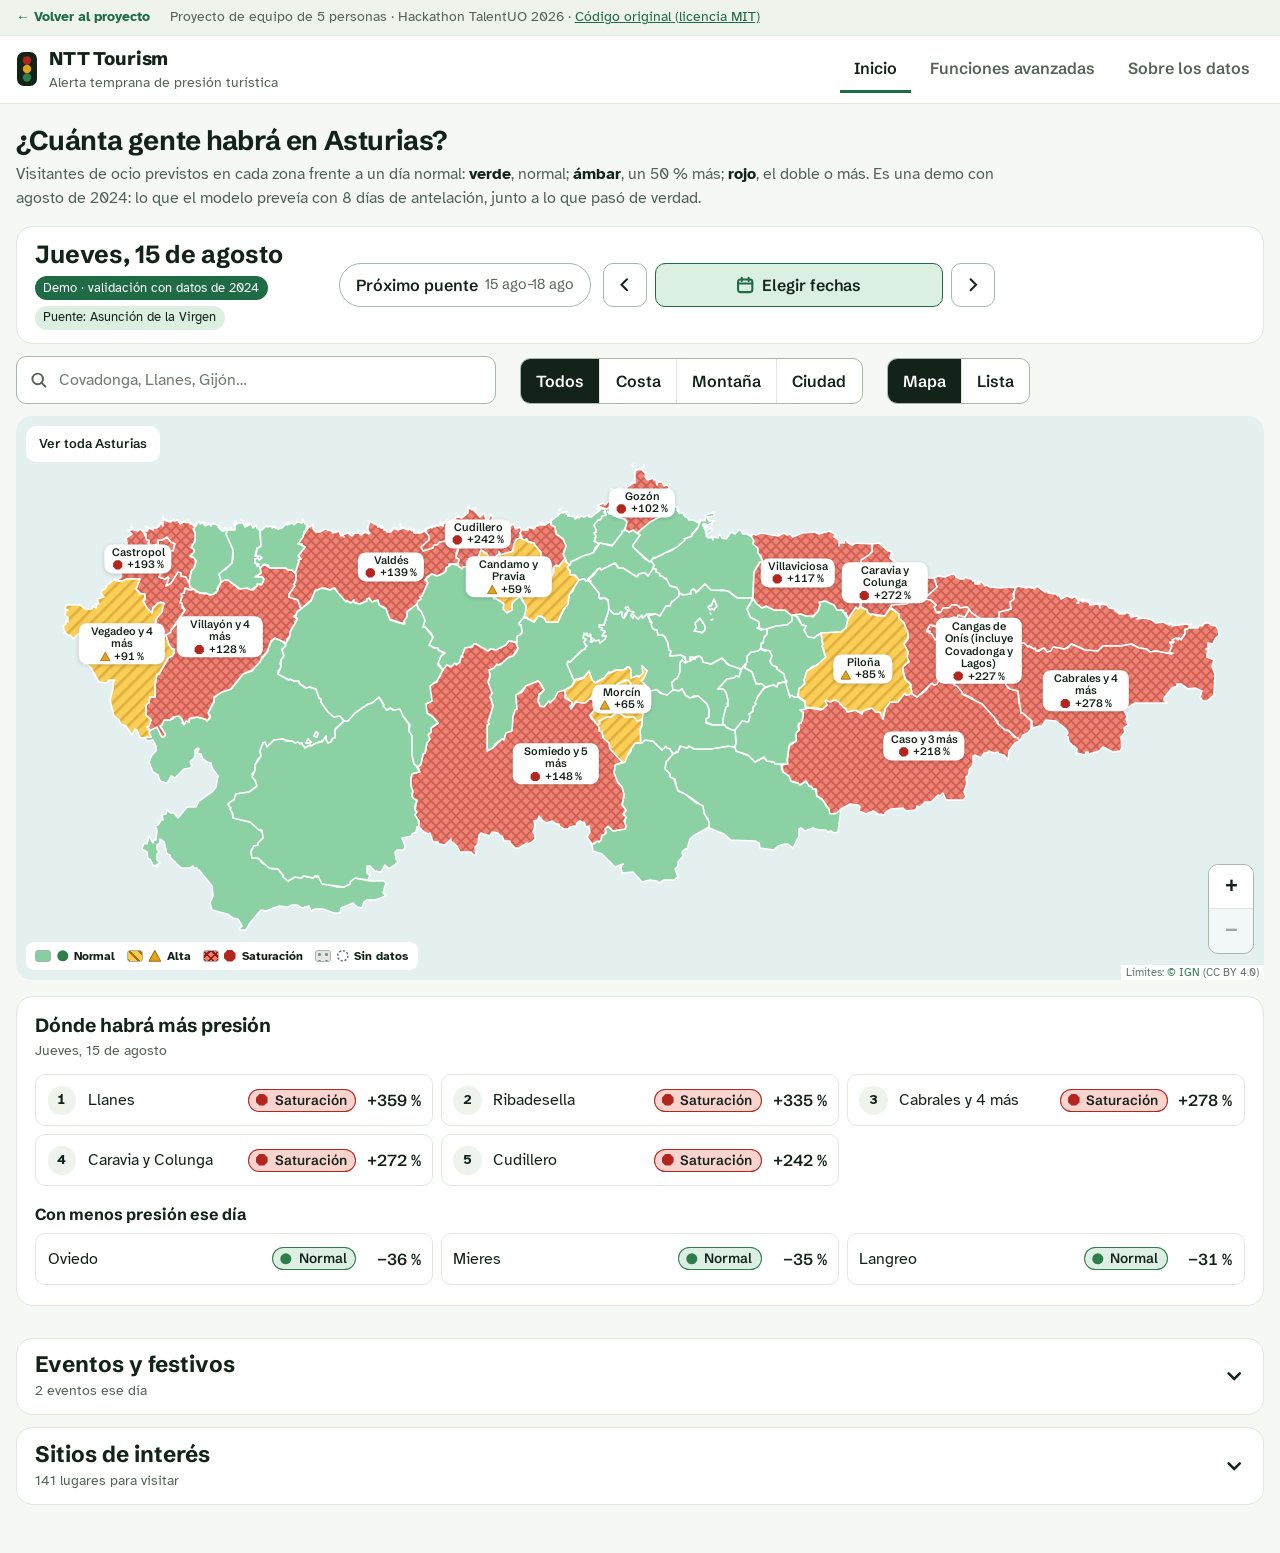
==== demo/index.html @ 51def272 "Demo congelada de agosto de 2024: copia del código del PR 14 con 6 arreglos de uso Copia solo-demo d" ====
<!doctype html>
<html lang="es">
<head>
<meta charset="utf-8">
<meta name="viewport" content="width=device-width,initial-scale=1,viewport-fit=cover">
<title>NTT Tourism · Previsión de afluencia turística en Asturias</title>
<meta name="description" content="Previsión diaria de afluencia turística en las zonas de Asturias, con un semáforo de presión turística y las causas de cada previsión.">
<meta name="theme-color" content="#F6F8F4">
<link rel="icon" href="favicon.svg" type="image/svg+xml">
<!-- Base: márgenes seguros (muescas de móvil), imágenes que no desbordan y [hidden] siempre oculto -->
<style>:root{color-scheme:light;box-sizing:border-box;padding-top:env(safe-area-inset-top,0px);padding-bottom:env(safe-area-inset-bottom,0px)}html{scroll-padding-top:env(safe-area-inset-top,0px)}body{margin:0;padding:0}img{max-width:100%}[hidden]:not([hidden=until-found i]){display:none!important}</style>
<link rel="preconnect" href="https://fonts.googleapis.com">
<link rel="preconnect" href="https://fonts.gstatic.com" crossorigin>
<link rel="stylesheet" href="https://fonts.googleapis.com/css2?family=Atkinson+Hyperlegible:ital,wght@0,400;0,700;1,400&family=Schibsted+Grotesk:wght@500;600;700;800&display=swap">
<style>
/* Diseño: barra de fecha arriba; debajo, el mapa a todo el ancho como protagonista. La ficha de una zona flota sobre él.
   Paleta "Prado": verde bosque como acento y neutros cálidos; el semáforo va aparte y siempre con icono, trama y palabra.
   Tema claro por defecto; el oscuro solo con data-theme="dark" (ya no sigue al sistema, para que la web no salga oscura sin querer). */
:root {
  --bg: #F6F8F4; --superficie: #FFFFFF; --superficie-2: #EEF3EC;
  --tinta: #14231A; --tinta-2: #536358; --linea: #DFE7DF; --linea-fuerte: #A7B8AB;
  --acento: #1F6B45; --acento-tinta: #FFFFFF; --acento-suave: #DCEFE3;
  --foco: #1F6B45; --foco-suave: rgba(31, 107, 69, .25);
  --pista: #D5E0D6;
  --verde: #2E7D4B; --verde-suave: #DCEFE2;
  --ambar: #8A5A00; --ambar-vivo: #E3A21A; --ambar-raya: #F4D27E; --ambar-suave: #FCEBC2;
  --rojo: #B3261E; --rojo-raya: #E26A5F; --rojo-suave: #F9D3CE;
  --gris: #6A747D; --gris-suave: #E4E7EA;
  --mapa-verde: #86CFA0; --mapa-ambar: #FBCB4E; --mapa-rojo: #F07B6C; --mapa-gris: #E3E7E3;
  --trama-ambar: #A86F00; --trama-rojo: #8E1C14; --trama-gris: #7D868E;
  --mapa-borde: #FFFFFF; --mar: #E4EFF0;
  --aviso-bg: #FFF4D6; --aviso-borde: #E3B13E; --raya-clara: rgba(255, 255, 255, .4);
  --sombra: none; /* Copia de escaparate: sin sombras decorativas */
  --f-titulo: 'Schibsted Grotesk', 'Segoe UI', 'Helvetica Neue', Arial, sans-serif;
  --f-texto: 'Atkinson Hyperlegible', Verdana, 'Segoe UI', sans-serif;
  --radio: 16px;
  --sitio-punto: #FFFFFF; --sitio-borde: rgba(19, 32, 43, .55);
  /* Sombras de las etiquetas del mapa, los puntos de sitios y los diálogos (iguales en claro y oscuro) */
  --sombra-etiqueta: 0 1px 4px rgba(0, 0, 0, .18); --sombra-punto: 0 1px 2px rgba(0, 0, 0, .3);
  --sombra-dialogo: 0 20px 50px rgba(0, 0, 0, .3);
  /* Gráfica de Fiabilidad: real frente a predicción */
  --g-real: #eb6834; --g-prev: #1B5C8F;
}
/* Velo detrás de los diálogos: también en ::backdrop, que en algunos navegadores no hereda de :root */
:root, ::backdrop { --velo: rgba(10, 18, 24, .55); }
:root[data-theme="dark"] {
  --bg: #0D141A; --superficie: #151F28; --superficie-2: #1D2934;
  --tinta: #E6EDF2; --tinta-2: #A2B2BF; --linea: #2A3946; --linea-fuerte: #566B7C;
  --acento: #86BDEB; --acento-tinta: #0D141A; --acento-suave: #1B3449;
  --foco: #8EC5FF; --foco-suave: rgba(142, 197, 255, .3);
  --pista: #2A3946;
  --verde: #6BCB8B; --verde-suave: #173825;
  --ambar: #F3C25C; --ambar-vivo: #E8AE34; --ambar-raya: #8C6514; --ambar-suave: #3A2D0F;
  --rojo: #FF8B7E; --rojo-raya: #9C3A31; --rojo-suave: #43201C;
  --gris: #97A2AC; --gris-suave: #262F37;
  --mapa-verde: #235A3A; --mapa-ambar: #6A5014; --mapa-rojo: #6E2B24; --mapa-gris: #2B343C;
  --trama-ambar: #E8B54C; --trama-rojo: #FF9184; --trama-gris: #6C7782;
  --mapa-borde: #0D141A; --mar: #1D2934;
  --aviso-bg: #2E2610; --aviso-borde: #8C6A1E; --raya-clara: rgba(255, 255, 255, .18);
  --sombra: none;
  --g-real: #d95926; --g-prev: #3987e5;
  color-scheme: dark;
}
body { background: var(--bg); color: var(--tinta); }
</style>
<link rel="stylesheet" href="vendor/leaflet/leaflet.css">
<link rel="stylesheet" href="estilos/estilos.css">
<link rel="stylesheet" href="pestanas/gestion/gestion.css">
</head>
<body>

<a class="saltar" href="#contenido">Saltar al contenido</a>

<div class="banda-equipo" role="note">
  <div class="envoltura banda-in">
    <a class="banda-volver" href="../">← Volver al proyecto</a>
    <p>Proyecto de equipo de 5 personas<span class="banda-largo"> · Hackathon TalentUO 2026</span> · <a href="https://github.com/TalentUO/TalentUO">Código original<span class="banda-largo"> (licencia MIT)</span></a></p>
  </div>
</div>

<header class="cabecera">
  <div class="envoltura cabecera-in">
    <div class="marca">
      <svg class="marca-ico" viewBox="0 0 22 36" aria-hidden="true">
        <rect x="1" y="1" width="20" height="34" rx="7" class="marca-caja"/>
        <circle cx="11" cy="9.5" r="4.2" class="ico-rojo"/>
        <circle cx="11" cy="18" r="4.2" class="ico-ambar-c"/>
        <circle cx="11" cy="26.5" r="4.2" class="ico-verde"/>
      </svg>
      <div>
        <p class="marca-nombre">NTT Tourism</p>
        <p class="marca-sub">Alerta temprana de presión turística</p>
      </div>
    </div>
    <nav class="nav" aria-label="Secciones">
      <div class="pestanas" role="tablist">
        <button type="button" role="tab" id="tab-inicio" aria-controls="panel-inicio" aria-selected="true">Inicio</button>
        <button type="button" role="tab" id="tab-gestion" aria-controls="panel-gestion" aria-selected="false" tabindex="-1">Funciones avanzadas</button>
        <button type="button" role="tab" id="tab-datos" aria-controls="panel-datos" aria-selected="false" tabindex="-1">Sobre los datos</button>
      </div>
    </nav>
  </div>
</header>

<div class="aviso-piloto" id="aviso-sintetico" role="note" hidden>
  <div class="envoltura aviso-in">
    <svg class="ico" viewBox="0 0 16 16" aria-hidden="true"><circle cx="8" cy="8" r="7" class="ico-info-c"/><rect x="7.1" y="6.6" width="1.8" height="5.4" rx=".9" class="ico-info-t"/><circle cx="8" cy="4.4" r="1.05" class="ico-info-t"/></svg>
    <p><strong>DATOS SINTÉTICOS – solo para pruebas.</strong> <span id="aviso-sintetico-txt">Las cifras del modelo salen de un objetivo inventado y no describen Asturias.</span></p>
  </div>
</div>

<div class="aviso-piloto" id="aviso-fecha" role="note" hidden>
  <div class="envoltura aviso-in">
    <svg class="ico" viewBox="0 0 16 16" aria-hidden="true"><circle cx="8" cy="8" r="7" class="ico-info-c"/><rect x="7.1" y="6.6" width="1.8" height="5.4" rx=".9" class="ico-info-t"/><circle cx="8" cy="4.4" r="1.05" class="ico-info-t"/></svg>
    <p><strong id="aviso-fecha-titulo"></strong> <span id="aviso-fecha-txt"></span></p>
  </div>
</div>

<main id="contenido" tabindex="-1">

  <!-- ============================ INICIO ============================ -->
  <section role="tabpanel" id="panel-inicio" aria-labelledby="tab-inicio" class="envoltura panel">
    <h1 class="titulo-pagina">¿Cuánta gente habrá en Asturias?</h1>
    <p class="subtitulo-pagina">Visitantes de ocio previstos en cada zona frente a un día normal: <span class="sub-nivel">verde</span>, normal; <span class="sub-nivel">ámbar</span>, un 50&nbsp;% más; <span class="sub-nivel">rojo</span>, el doble o más. Es una demo con agosto de 2024: lo que el modelo preveía con 8 días de antelación, junto a lo que pasó de verdad.</p>

    <div class="controles">
      <div class="fecha-bloque">
        <p class="eyebrow" id="fecha-eyebrow" hidden>Día elegido</p>
        <p class="fecha-grande" id="fecha-texto">Cargando…</p>
        <p class="fecha-estado" id="fecha-estado"></p>
      </div>
      <div class="fecha-mandos">
        <div class="accesos" role="group" aria-label="Accesos rápidos de fecha">
          <button type="button" class="chip-btn" hidden id="btn-hoy" aria-pressed="true">Hoy</button>
          <button type="button" class="chip-btn" hidden id="btn-finde" aria-pressed="false">Este finde</button>
          <button type="button" class="chip-btn" hidden id="btn-semana" aria-pressed="false">Próximos 7 días</button>
          <button type="button" class="chip-btn" id="btn-puente" aria-pressed="false">Próximo puente <span class="sub"></span></button>
        </div>
        <div class="paso-fecha">
          <button type="button" class="btn-icono" id="btn-antes"><svg class="ico" viewBox="0 0 16 16" aria-hidden="true"><path d="M10 3 5 8l5 5" class="ico-trazo"/></svg><span class="sr" id="btn-antes-txt">Día anterior</span></button>
          <button type="button" class="btn-cal" id="btn-calendario" aria-expanded="false" aria-controls="calendario">
            <svg class="ico" viewBox="0 0 16 16" aria-hidden="true"><rect x="1.8" y="3" width="12.4" height="11" rx="2" class="ico-trazo"/><path d="M1.8 6.6h12.4M5 1.6v2.8M11 1.6v2.8" class="ico-trazo"/></svg>
            <span>Elegir fechas</span>
          </button>
          <button type="button" class="btn-icono" id="btn-despues"><svg class="ico" viewBox="0 0 16 16" aria-hidden="true"><path d="M6 3l5 5-5 5" class="ico-trazo"/></svg><span class="sr" id="btn-despues-txt">Día siguiente</span></button>
        </div>
        <div class="calendario" id="calendario" role="group" aria-label="Calendario" hidden>
          <fieldset class="segmentado cal-modo">
            <legend class="filtro-et">Qué quieres consultar</legend>
            <div class="seg-opciones">
              <label><input type="radio" name="modo-fecha" value="dia" checked><span>Un día</span></label>
              <label><input type="radio" name="modo-fecha" value="periodo"><span>Varios días</span></label>
            </div>
          </fieldset>
          <p class="cal-instr" id="cal-instr" aria-live="polite"></p>
          <div class="cal-cab">
            <button type="button" class="btn-icono" id="cal-ant"><svg class="ico" viewBox="0 0 16 16" aria-hidden="true"><path d="M10 3 5 8l5 5" class="ico-trazo"/></svg><span class="sr">Mes anterior</span></button>
            <h2 class="cal-titulo" id="cal-titulo" aria-live="polite"></h2>
            <button type="button" class="btn-icono" id="cal-sig"><svg class="ico" viewBox="0 0 16 16" aria-hidden="true"><path d="M6 3l5 5-5 5" class="ico-trazo"/></svg><span class="sr">Mes siguiente</span></button>
          </div>
          <table class="cal-tabla" aria-labelledby="cal-titulo" aria-describedby="cal-ayuda">
            <thead><tr>
              <th scope="col" abbr="lunes">L</th><th scope="col" abbr="martes">M</th><th scope="col" abbr="miércoles">X</th>
              <th scope="col" abbr="jueves">J</th><th scope="col" abbr="viernes">V</th>
              <th scope="col" abbr="sábado" class="finde">S</th><th scope="col" abbr="domingo" class="finde">D</th>
            </tr></thead>
            <tbody id="cal-dias"></tbody>
          </table>
          <p class="sr" id="cal-ayuda">Usa las flechas para moverte por los días, Re Pág y Av Pág para cambiar de mes, e Intro para elegir.</p>
          <div class="cal-pie">
            <p class="marcas-ayuda"><span><b>Negrita</b>: fin de semana</span><span><i class="m-punto on"></i> Festivo o puente</span><span id="cal-meteo"></span></p>
            <button type="button" class="btn" id="cal-cerrar">Cerrar</button>
          </div>
        </div>
      </div>
    </div>

    <div class="filtros">
      <div class="buscador">
        <label for="buscar" class="filtro-et">Buscar un lugar</label>
        <div class="buscador-caja">
          <svg class="ico lupa" viewBox="0 0 16 16" aria-hidden="true"><circle cx="7" cy="7" r="4.8" class="ico-trazo"/><path d="M10.6 10.6 14 14" class="ico-trazo"/></svg>
          <input id="buscar" type="text" role="combobox" autocomplete="off" spellcheck="false"
                 aria-autocomplete="list" aria-expanded="false" aria-controls="buscar-lista"
                 aria-describedby="buscar-ayuda" placeholder="Covadonga, Llanes, Gijón…">
          <ul id="buscar-lista" role="listbox" aria-label="Lugares encontrados" hidden></ul>
        </div>
        <p id="buscar-ayuda" class="sr">Escribe un pueblo, concejo o lugar. Usa las flechas para moverte por los resultados y Intro para elegir.</p>
        <p id="buscar-estado" class="ayuda" role="status"></p>
      </div>
      <button type="button" class="btn filtros-btn" id="btn-filtros" aria-expanded="false" aria-controls="filtros-mas">Filtros</button>
      <div class="filtros-mas" id="filtros-mas">
      <fieldset class="segmentado" id="filtro-tipo">
        <legend class="filtro-et">Tipo de destino</legend>
        <div class="seg-opciones">
          <label><input type="radio" name="tipo" value="todos" checked><span>Todos</span></label>
          <label><input type="radio" name="tipo" value="costa"><span>Costa</span></label>
          <label><input type="radio" name="tipo" value="montana"><span>Montaña</span></label>
          <label><input type="radio" name="tipo" value="ciudad"><span>Ciudad</span></label>
        </div>
      </fieldset>
      <div class="vista">
        <p class="filtro-et" id="vista-et">Ver como</p>
        <div class="seg-opciones" role="group" aria-labelledby="vista-et">
          <button type="button" class="seg-btn" data-vista="mapa" aria-pressed="true">Mapa</button>
          <button type="button" class="seg-btn" data-vista="lista" aria-pressed="false">Lista</button>
        </div>
      </div>
      </div>
    </div>

    <div class="inicio-grid">
      <div class="col-mapa">
        <div class="mapa-marco" id="mapa-marco">
          <ul class="leyenda-mini" id="leyenda-mini" aria-hidden="true"></ul>
          <div class="mapa" id="mapa" role="region" aria-label="Mapa de Asturias. Con el mapa enfocado, las flechas lo mueven y las teclas más y menos acercan o alejan." aria-describedby="nota-mapa"></div>
        </div>
        <!-- Rellenos del semáforo para el mapa: color + trama, para no depender solo del color -->
        <svg class="defs-mapa" aria-hidden="true" focusable="false" width="0" height="0">
          <defs>
            <pattern id="relleno-ambar" width="9" height="9" patternUnits="userSpaceOnUse" patternTransform="rotate(45)"><rect width="9" height="9" class="p-ambar"/><rect width="2.6" height="9" class="t-ambar"/></pattern>
            <pattern id="relleno-rojo" width="10" height="10" patternUnits="userSpaceOnUse"><rect width="10" height="10" class="p-rojo"/><path d="M0 0 10 10M10 0 0 10" class="t-rojo"/></pattern>
            <pattern id="relleno-gris" width="10" height="10" patternUnits="userSpaceOnUse"><rect width="10" height="10" class="p-gris"/><circle cx="5" cy="5" r="1.4" class="t-gris"/></pattern>
          </defs>
        </svg>
        <div id="lista-zonas" hidden></div>
        <ul class="leyenda" id="leyenda" aria-label="Leyenda del semáforo"></ul>
        <p class="nota-mapa" id="nota-mapa">Pulsa una zona o un concejo para ver el detalle. Acerca el mapa con los botones +/−, con dos dedos o con Ctrl + rueda para pasar de zonas a concejos. Si prefieres una tabla, elige «Lista».</p>
      </div>
      <aside class="col-lateral" id="lateral" aria-label="Detalle">
        <section id="ranking" class="tarjeta"></section>
        <section id="panel-zona" class="tarjeta" hidden></section>
      </aside>
    </div>

    <!-- Eventos y sitios de interés: secciones desplegables (<details>), cerradas al principio -->
    <details class="desplegable" id="eventos">
      <summary>
        <span class="desp-txt">
          <h2 class="sitios-titulo" id="eventos-titulo">Eventos y festivos</h2>
          <span class="desp-resumen" id="eventos-resumen"></span>
        </span>
        <svg class="ico desp-flecha" viewBox="0 0 16 16" aria-hidden="true"><path d="M4 6l4 4 4-4" class="ico-trazo"/></svg>
      </summary>
      <div class="desp-cuerpo">
        <div class="sitios-cab">
          <p class="lat-sub" id="eventos-sub"></p>
          <div class="sitios-orden">
            <label for="eventos-cat" class="filtro-et">Tipo de evento</label>
            <select id="eventos-cat" class="select"></select>
          </div>
        </div>
        <p class="sitios-nota" id="eventos-nota"></p>
        <div id="eventos-lista" class="ev-lista"></div>
        <div class="sitios-pie">
          <p class="ayuda" id="eventos-cuenta" aria-live="polite"></p>
          <button type="button" class="btn" id="eventos-mas">Ver más eventos</button>
        </div>
      </div>
    </details>

    <!-- Sitios de interés: sin previsión propia; se ordenan por la afluencia prevista en su concejo -->
    <details class="desplegable" id="sitios">
      <summary>
        <span class="desp-txt">
          <h2 class="sitios-titulo" id="sitios-titulo">Sitios de interés</h2>
          <span class="desp-resumen"><span id="sitios-total"></span> lugares para visitar</span>
        </span>
        <svg class="ico desp-flecha" viewBox="0 0 16 16" aria-hidden="true"><path d="M4 6l4 4 4-4" class="ico-trazo"/></svg>
      </summary>
      <div class="desp-cuerpo">
        <div class="sitios-cab">
          <p class="lat-sub" id="sitios-sub"></p>
          <div class="sitios-orden">
            <label for="sitios-orden" class="filtro-et">Ordenar</label>
            <select id="sitios-orden" class="select">
              <option value="menos">Menos gente primero</option>
              <option value="mas">Más gente primero</option>
              <option value="concejo">Por concejo (A–Z)</option>
            </select>
          </div>
        </div>
        <p class="sitios-nota">No tenemos cifras de cada sitio: el nivel es el previsto para su concejo en las fechas elegidas. En el mapa aparecen como puntos blancos al acercarse.</p>
        <ul class="sitios-lista" id="sitios-lista"></ul>
        <div class="sitios-pie">
          <p class="ayuda" id="sitios-cuenta" aria-live="polite"></p>
          <button type="button" class="btn" id="sitios-mas">Ver más sitios</button>
        </div>
      </div>
    </details>
  </section>

  <!-- ============ FUNCIONES AVANZADAS (pestanas/gestion/) ============ -->
  <section role="tabpanel" id="panel-gestion" aria-labelledby="tab-gestion" class="envoltura panel" hidden></section>

  <!-- ============== SOBRE LOS DATOS (pestanas/sobre/) ============== -->
  <section role="tabpanel" id="panel-datos" aria-labelledby="tab-datos" class="envoltura panel" hidden></section>
</main>

<div id="aviso-vivo" class="sr" aria-live="polite" aria-atomic="true"></div>


<!-- Capa de datos: salidas del modelo (generadas por scripts/actualizar_datos_web.py) → módulo «datos» →
     fuente-modelo.js (fachada de Inicio). catalogo.js aporta lo que no son cifras: concejos, tipos de destino,
     lugares del buscador, sitios de interés y eventos. -->
<script src="datos/sitios.js"></script>
<script src="datos/modelo/salidas-inicio.js"></script>
<script src="datos/datos.js"></script>
<script src="datos/catalogo.js"></script>
<script src="datos/fuente-modelo.js"></script>
<script src="datos/api.js"></script>
<!-- Mapa: librerías locales (funcionan desde file://) y límites de los concejos -->
<script src="vendor/leaflet/leaflet.js"></script>
<script src="vendor/topojson-client.min.js"></script>
<script src="interfaz/geo-asturias.js"></script>
<!-- Interfaz -->
<script src="interfaz/mapa.js"></script>
<!-- Pestañas Funciones avanzadas y Sobre los datos (antes de app.js, que las monta) -->
<script src="pestanas/gestion/gestion.js"></script>
<script src="pestanas/sobre/sobre.js"></script>
<script src="interfaz/app.js"></script>

</body></html>
---- demo/vendor/leaflet/leaflet.css ----
/* required styles */

.leaflet-pane,
.leaflet-tile,
.leaflet-marker-icon,
.leaflet-marker-shadow,
.leaflet-tile-container,
.leaflet-pane > svg,
.leaflet-pane > canvas,
.leaflet-zoom-box,
.leaflet-image-layer,
.leaflet-layer {
	position: absolute;
	left: 0;
	top: 0;
	}
.leaflet-container {
	overflow: hidden;
	}
.leaflet-tile,
.leaflet-marker-icon,
.leaflet-marker-shadow {
	-webkit-user-select: none;
	   -moz-user-select: none;
	        user-select: none;
	  -webkit-user-drag: none;
	}
/* Prevents IE11 from highlighting tiles in blue */
.leaflet-tile::selection {
	background: transparent;
}
/* Safari renders non-retina tile on retina better with this, but Chrome is worse */
.leaflet-safari .leaflet-tile {
	image-rendering: -webkit-optimize-contrast;
	}
/* hack that prevents hw layers "stretching" when loading new tiles */
.leaflet-safari .leaflet-tile-container {
	width: 1600px;
	height: 1600px;
	-webkit-transform-origin: 0 0;
	}
.leaflet-marker-icon,
.leaflet-marker-shadow {
	display: block;
	}
/* .leaflet-container svg: reset svg max-width decleration shipped in Joomla! (joomla.org) 3.x */
/* .leaflet-container img: map is broken in FF if you have max-width: 100% on tiles */
.leaflet-container .leaflet-overlay-pane svg {
	max-width: none !important;
	max-height: none !important;
	}
.leaflet-container .leaflet-marker-pane img,
.leaflet-container .leaflet-shadow-pane img,
.leaflet-container .leaflet-tile-pane img,
.leaflet-container img.leaflet-image-layer,
.leaflet-container .leaflet-tile {
	max-width: none !important;
	max-height: none !important;
	width: auto;
	padding: 0;
	}

.leaflet-container img.leaflet-tile {
	/* See: https://bugs.chromium.org/p/chromium/issues/detail?id=600120 */
	mix-blend-mode: plus-lighter;
}

.leaflet-container.leaflet-touch-zoom {
	-ms-touch-action: pan-x pan-y;
	touch-action: pan-x pan-y;
	}
.leaflet-container.leaflet-touch-drag {
	-ms-touch-action: pinch-zoom;
	/* Fallback for FF which doesn't support pinch-zoom */
	touch-action: none;
	touch-action: pinch-zoom;
}
.leaflet-container.leaflet-touch-drag.leaflet-touch-zoom {
	-ms-touch-action: none;
	touch-action: none;
}
.leaflet-container {
	-webkit-tap-highlight-color: transparent;
}
.leaflet-container a {
	-webkit-tap-highlight-color: rgba(51, 181, 229, 0.4);
}
.leaflet-tile {
	filter: inherit;
	visibility: hidden;
	}
.leaflet-tile-loaded {
	visibility: inherit;
	}
.leaflet-zoom-box {
	width: 0;
	height: 0;
	-moz-box-sizing: border-box;
	     box-sizing: border-box;
	z-index: 800;
	}
/* workaround for https://bugzilla.mozilla.org/show_bug.cgi?id=888319 */
.leaflet-overlay-pane svg {
	-moz-user-select: none;
	}

.leaflet-pane         { z-index: 400; }

.leaflet-tile-pane    { z-index: 200; }
.leaflet-overlay-pane { z-index: 400; }
.leaflet-shadow-pane  { z-index: 500; }
.leaflet-marker-pane  { z-index: 600; }
.leaflet-tooltip-pane   { z-index: 650; }
.leaflet-popup-pane   { z-index: 700; }

.leaflet-map-pane canvas { z-index: 100; }
.leaflet-map-pane svg    { z-index: 200; }

.leaflet-vml-shape {
	width: 1px;
	height: 1px;
	}
.lvml {
	behavior: url(#default#VML);
	display: inline-block;
	position: absolute;
	}


/* control positioning */

.leaflet-control {
	position: relative;
	z-index: 800;
	pointer-events: visiblePainted; /* IE 9-10 doesn't have auto */
	pointer-events: auto;
	}
.leaflet-top,
.leaflet-bottom {
	position: absolute;
	z-index: 1000;
	pointer-events: none;
	}
.leaflet-top {
	top: 0;
	}
.leaflet-right {
	right: 0;
	}
.leaflet-bottom {
	bottom: 0;
	}
.leaflet-left {
	left: 0;
	}
.leaflet-control {
	float: left;
	clear: both;
	}
.leaflet-right .leaflet-control {
	float: right;
	}
.leaflet-top .leaflet-control {
	margin-top: 10px;
	}
.leaflet-bottom .leaflet-control {
	margin-bottom: 10px;
	}
.leaflet-left .leaflet-control {
	margin-left: 10px;
	}
.leaflet-right .leaflet-control {
	margin-right: 10px;
	}


/* zoom and fade animations */

.leaflet-fade-anim .leaflet-popup {
	opacity: 0;
	-webkit-transition: opacity 0.2s linear;
	   -moz-transition: opacity 0.2s linear;
	        transition: opacity 0.2s linear;
	}
.leaflet-fade-anim .leaflet-map-pane .leaflet-popup {
	opacity: 1;
	}
.leaflet-zoom-animated {
	-webkit-transform-origin: 0 0;
	    -ms-transform-origin: 0 0;
	        transform-origin: 0 0;
	}
svg.leaflet-zoom-animated {
	will-change: transform;
}

.leaflet-zoom-anim .leaflet-zoom-animated {
	-webkit-transition: -webkit-transform 0.25s cubic-bezier(0,0,0.25,1);
	   -moz-transition:    -moz-transform 0.25s cubic-bezier(0,0,0.25,1);
	        transition:         transform 0.25s cubic-bezier(0,0,0.25,1);
	}
.leaflet-zoom-anim .leaflet-tile,
.leaflet-pan-anim .leaflet-tile {
	-webkit-transition: none;
	   -moz-transition: none;
	        transition: none;
	}

.leaflet-zoom-anim .leaflet-zoom-hide {
	visibility: hidden;
	}


/* cursors */

.leaflet-interactive {
	cursor: pointer;
	}
.leaflet-grab {
	cursor: -webkit-grab;
	cursor:    -moz-grab;
	cursor:         grab;
	}
.leaflet-crosshair,
.leaflet-crosshair .leaflet-interactive {
	cursor: crosshair;
	}
.leaflet-popup-pane,
.leaflet-control {
	cursor: auto;
	}
.leaflet-dragging .leaflet-grab,
.leaflet-dragging .leaflet-grab .leaflet-interactive,
.leaflet-dragging .leaflet-marker-draggable {
	cursor: move;
	cursor: -webkit-grabbing;
	cursor:    -moz-grabbing;
	cursor:         grabbing;
	}

/* marker & overlays interactivity */
.leaflet-marker-icon,
.leaflet-marker-shadow,
.leaflet-image-layer,
.leaflet-pane > svg path,
.leaflet-tile-container {
	pointer-events: none;
	}

.leaflet-marker-icon.leaflet-interactive,
.leaflet-image-layer.leaflet-interactive,
.leaflet-pane > svg path.leaflet-interactive,
svg.leaflet-image-layer.leaflet-interactive path {
	pointer-events: visiblePainted; /* IE 9-10 doesn't have auto */
	pointer-events: auto;
	}

/* visual tweaks */

.leaflet-container {
	background: #ddd;
	outline-offset: 1px;
	}
.leaflet-container a {
	color: #0078A8;
	}
.leaflet-zoom-box {
	border: 2px dotted #38f;
	background: rgba(255,255,255,0.5);
	}


/* general typography */
.leaflet-container {
	font-family: "Helvetica Neue", Arial, Helvetica, sans-serif;
	font-size: 12px;
	font-size: 0.75rem;
	line-height: 1.5;
	}


/* general toolbar styles */

.leaflet-bar {
	box-shadow: 0 1px 5px rgba(0,0,0,0.65);
	border-radius: 4px;
	}
.leaflet-bar a {
	background-color: #fff;
	border-bottom: 1px solid #ccc;
	width: 26px;
	height: 26px;
	line-height: 26px;
	display: block;
	text-align: center;
	text-decoration: none;
	color: black;
	}
.leaflet-bar a,
.leaflet-control-layers-toggle {
	background-position: 50% 50%;
	background-repeat: no-repeat;
	display: block;
	}
.leaflet-bar a:hover,
.leaflet-bar a:focus {
	background-color: #f4f4f4;
	}
.leaflet-bar a:first-child {
	border-top-left-radius: 4px;
	border-top-right-radius: 4px;
	}
.leaflet-bar a:last-child {
	border-bottom-left-radius: 4px;
	border-bottom-right-radius: 4px;
	border-bottom: none;
	}
.leaflet-bar a.leaflet-disabled {
	cursor: default;
	background-color: #f4f4f4;
	color: #bbb;
	}

.leaflet-touch .leaflet-bar a {
	width: 30px;
	height: 30px;
	line-height: 30px;
	}
.leaflet-touch .leaflet-bar a:first-child {
	border-top-left-radius: 2px;
	border-top-right-radius: 2px;
	}
.leaflet-touch .leaflet-bar a:last-child {
	border-bottom-left-radius: 2px;
	border-bottom-right-radius: 2px;
	}

/* zoom control */

.leaflet-control-zoom-in,
.leaflet-control-zoom-out {
	font: bold 18px 'Lucida Console', Monaco, monospace;
	text-indent: 1px;
	}

.leaflet-touch .leaflet-control-zoom-in, .leaflet-touch .leaflet-control-zoom-out  {
	font-size: 22px;
	}


/* layers control */

.leaflet-control-layers {
	box-shadow: 0 1px 5px rgba(0,0,0,0.4);
	background: #fff;
	border-radius: 5px;
	}
.leaflet-control-layers-toggle {
	background-image: url(images/layers.png);
	width: 36px;
	height: 36px;
	}
.leaflet-retina .leaflet-control-layers-toggle {
	background-image: url(images/layers-2x.png);
	background-size: 26px 26px;
	}
.leaflet-touch .leaflet-control-layers-toggle {
	width: 44px;
	height: 44px;
	}
.leaflet-control-layers .leaflet-control-layers-list,
.leaflet-control-layers-expanded .leaflet-control-layers-toggle {
	display: none;
	}
.leaflet-control-layers-expanded .leaflet-control-layers-list {
	display: block;
	position: relative;
	}
.leaflet-control-layers-expanded {
	padding: 6px 10px 6px 6px;
	color: #333;
	background: #fff;
	}
.leaflet-control-layers-scrollbar {
	overflow-y: scroll;
	overflow-x: hidden;
	padding-right: 5px;
	}
.leaflet-control-layers-selector {
	margin-top: 2px;
	position: relative;
	top: 1px;
	}
.leaflet-control-layers label {
	display: block;
	font-size: 13px;
	font-size: 1.08333em;
	}
.leaflet-control-layers-separator {
	height: 0;
	border-top: 1px solid #ddd;
	margin: 5px -10px 5px -6px;
	}

/* Default icon URLs */
.leaflet-default-icon-path { /* used only in path-guessing heuristic, see L.Icon.Default */
	background-image: url(images/marker-icon.png);
	}


/* attribution and scale controls */

.leaflet-container .leaflet-control-attribution {
	background: #fff;
	background: rgba(255, 255, 255, 0.8);
	margin: 0;
	}
.leaflet-control-attribution,
.leaflet-control-scale-line {
	padding: 0 5px;
	color: #333;
	line-height: 1.4;
	}
.leaflet-control-attribution a {
	text-decoration: none;
	}
.leaflet-control-attribution a:hover,
.leaflet-control-attribution a:focus {
	text-decoration: underline;
	}
.leaflet-attribution-flag {
	display: inline !important;
	vertical-align: baseline !important;
	width: 1em;
	height: 0.6669em;
	}
.leaflet-left .leaflet-control-scale {
	margin-left: 5px;
	}
.leaflet-bottom .leaflet-control-scale {
	margin-bottom: 5px;
	}
.leaflet-control-scale-line {
	border: 2px solid #777;
	border-top: none;
	line-height: 1.1;
	padding: 2px 5px 1px;
	white-space: nowrap;
	-moz-box-sizing: border-box;
	     box-sizing: border-box;
	background: rgba(255, 255, 255, 0.8);
	text-shadow: 1px 1px #fff;
	}
.leaflet-control-scale-line:not(:first-child) {
	border-top: 2px solid #777;
	border-bottom: none;
	margin-top: -2px;
	}
.leaflet-control-scale-line:not(:first-child):not(:last-child) {
	border-bottom: 2px solid #777;
	}

.leaflet-touch .leaflet-control-attribution,
.leaflet-touch .leaflet-control-layers,
.leaflet-touch .leaflet-bar {
	box-shadow: none;
	}
.leaflet-touch .leaflet-control-layers,
.leaflet-touch .leaflet-bar {
	border: 2px solid rgba(0,0,0,0.2);
	background-clip: padding-box;
	}


/* popup */

.leaflet-popup {
	position: absolute;
	text-align: center;
	margin-bottom: 20px;
	}
.leaflet-popup-content-wrapper {
	padding: 1px;
	text-align: left;
	border-radius: 12px;
	}
.leaflet-popup-content {
	margin: 13px 24px 13px 20px;
	line-height: 1.3;
	font-size: 13px;
	font-size: 1.08333em;
	min-height: 1px;
	}
.leaflet-popup-content p {
	margin: 17px 0;
	margin: 1.3em 0;
	}
.leaflet-popup-tip-container {
	width: 40px;
	height: 20px;
	position: absolute;
	left: 50%;
	margin-top: -1px;
	margin-left: -20px;
	overflow: hidden;
	pointer-events: none;
	}
.leaflet-popup-tip {
	width: 17px;
	height: 17px;
	padding: 1px;

	margin: -10px auto 0;
	pointer-events: auto;

	-webkit-transform: rotate(45deg);
	   -moz-transform: rotate(45deg);
	    -ms-transform: rotate(45deg);
	        transform: rotate(45deg);
	}
.leaflet-popup-content-wrapper,
.leaflet-popup-tip {
	background: white;
	color: #333;
	box-shadow: 0 3px 14px rgba(0,0,0,0.4);
	}
.leaflet-container a.leaflet-popup-close-button {
	position: absolute;
	top: 0;
	right: 0;
	border: none;
	text-align: center;
	width: 24px;
	height: 24px;
	font: 16px/24px Tahoma, Verdana, sans-serif;
	color: #757575;
	text-decoration: none;
	background: transparent;
	}
.leaflet-container a.leaflet-popup-close-button:hover,
.leaflet-container a.leaflet-popup-close-button:focus {
	color: #585858;
	}
.leaflet-popup-scrolled {
	overflow: auto;
	}

.leaflet-oldie .leaflet-popup-content-wrapper {
	-ms-zoom: 1;
	}
.leaflet-oldie .leaflet-popup-tip {
	width: 24px;
	margin: 0 auto;

	-ms-filter: "progid:DXImageTransform.Microsoft.Matrix(M11=0.70710678, M12=0.70710678, M21=-0.70710678, M22=0.70710678)";
	filter: progid:DXImageTransform.Microsoft.Matrix(M11=0.70710678, M12=0.70710678, M21=-0.70710678, M22=0.70710678);
	}

.leaflet-oldie .leaflet-control-zoom,
.leaflet-oldie .leaflet-control-layers,
.leaflet-oldie .leaflet-popup-content-wrapper,
.leaflet-oldie .leaflet-popup-tip {
	border: 1px solid #999;
	}


/* div icon */

.leaflet-div-icon {
	background: #fff;
	border: 1px solid #666;
	}


/* Tooltip */
/* Base styles for the element that has a tooltip */
.leaflet-tooltip {
	position: absolute;
	padding: 6px;
	background-color: #fff;
	border: 1px solid #fff;
	border-radius: 3px;
	color: #222;
	white-space: nowrap;
	-webkit-user-select: none;
	-moz-user-select: none;
	-ms-user-select: none;
	user-select: none;
	pointer-events: none;
	box-shadow: 0 1px 3px rgba(0,0,0,0.4);
	}
.leaflet-tooltip.leaflet-interactive {
	cursor: pointer;
	pointer-events: auto;
	}
.leaflet-tooltip-top:before,
.leaflet-tooltip-bottom:before,
.leaflet-tooltip-left:before,
.leaflet-tooltip-right:before {
	position: absolute;
	pointer-events: none;
	border: 6px solid transparent;
	background: transparent;
	content: "";
	}

/* Directions */

.leaflet-tooltip-bottom {
	margin-top: 6px;
}
.leaflet-tooltip-top {
	margin-top: -6px;
}
.leaflet-tooltip-bottom:before,
.leaflet-tooltip-top:before {
	left: 50%;
	margin-left: -6px;
	}
.leaflet-tooltip-top:before {
	bottom: 0;
	margin-bottom: -12px;
	border-top-color: #fff;
	}
.leaflet-tooltip-bottom:before {
	top: 0;
	margin-top: -12px;
	margin-left: -6px;
	border-bottom-color: #fff;
	}
.leaflet-tooltip-left {
	margin-left: -6px;
}
.leaflet-tooltip-right {
	margin-left: 6px;
}
.leaflet-tooltip-left:before,
.leaflet-tooltip-right:before {
	top: 50%;
	margin-top: -6px;
	}
.leaflet-tooltip-left:before {
	right: 0;
	margin-right: -12px;
	border-left-color: #fff;
	}
.leaflet-tooltip-right:before {
	left: 0;
	margin-left: -12px;
	border-right-color: #fff;
	}

/* Printing */

@media print {
	/* Prevent printers from removing background-images of controls. */
	.leaflet-control {
		-webkit-print-color-adjust: exact;
		print-color-adjust: exact;
		}
	}
---- demo/estilos/estilos.css ----
/* ==========================================================================
 * Estilos de la interfaz. Los colores y tipos se definen como variables
 * en index.html (claro y oscuro); aquí solo se usan.
 * ========================================================================== */

*, *::before, *::after { box-sizing: border-box; }
html { -webkit-text-size-adjust: 100%; }
body {
  font-family: var(--f-texto);
  font-size: 1rem;
  line-height: 1.5;
}
h1, h2, h3, h4 { font-family: var(--f-titulo); line-height: 1.2; margin: 0; text-wrap: balance; color: var(--tinta); }
p { margin: 0; }
button, input, select, textarea { font: inherit; color: inherit; }
button { cursor: pointer; }
code { font-size: .92em; background: var(--superficie-2); padding: .05em .35em; border-radius: 4px; }
a { color: var(--acento); }
:focus-visible { outline: 3px solid var(--foco); outline-offset: 2px; border-radius: 4px; }
[hidden] { display: none !important; }
.sr { position: absolute !important; width: 1px; height: 1px; padding: 0; margin: -1px; overflow: hidden; clip: rect(0 0 0 0); white-space: nowrap; border: 0; }

.saltar {
  position: absolute; left: 16px; top: -80px; z-index: 50;
  background: var(--acento); color: var(--acento-tinta); padding: .75rem 1rem; border-radius: 8px; font-weight: 700;
}
.saltar:focus { top: calc(8px + env(safe-area-inset-top, 0px)); }

.envoltura {
  max-width: 1320px; margin: 0 auto;
  padding-left: max(16px, env(safe-area-inset-left, 0px));
  padding-right: max(16px, env(safe-area-inset-right, 0px));
}

/* ---------- Iconos ---------- */
.ico { width: 1em; height: 1em; flex: none; display: inline-block; vertical-align: -.125em; }
.ico-verde { fill: var(--verde); }
.ico-ambar { fill: var(--ambar-vivo); stroke: var(--ambar); stroke-width: 1; stroke-linejoin: round; }
.ico-ambar-c { fill: var(--ambar-vivo); }
.ico-rojo { fill: var(--rojo); }
.ico-gris { fill: none; stroke: var(--gris); stroke-width: 1.8; stroke-dasharray: 2.6 2; }
.ico-trazo { fill: none; stroke: currentColor; stroke-width: 1.8; stroke-linecap: round; }
.ico-info-c { fill: var(--acento); }
.ico-info-t { fill: var(--acento-tinta); }
.marca-caja { fill: var(--tinta); }

/* ---------- Cabecera ---------- */
.cabecera { background: var(--superficie); border-bottom: 1px solid var(--linea); }
.cabecera-in { display: flex; flex-wrap: wrap; align-items: center; gap: .5rem 1.5rem; padding-block: .6rem; }
.marca { display: flex; align-items: center; gap: .7rem; margin-right: auto; }
.marca-ico { width: 22px; height: 36px; flex: none; }
.marca-nombre { font-family: var(--f-titulo); font-weight: 800; font-size: 1.15rem; letter-spacing: -.01em; }
.marca-sub { font-size: .85rem; color: var(--tinta-2); }
.pestanas { display: flex; gap: .25rem; }
.pestanas [role="tab"] {
  background: none; border: 0; border-bottom: 3px solid transparent;
  min-height: 48px; padding: .5rem .9rem; font-weight: 700; color: var(--tinta-2);
  border-radius: 6px 6px 0 0;
}
.pestanas [role="tab"]:hover { color: var(--tinta); background: var(--superficie-2); }
.pestanas [role="tab"][aria-selected="true"] { color: var(--tinta); border-bottom-color: var(--acento); }

.aviso-piloto { background: var(--aviso-bg); border-bottom: 1px solid var(--aviso-borde); }
.aviso-in { display: flex; gap: .6rem; align-items: flex-start; padding-block: .55rem; font-size: .95rem; }
.aviso-in .ico { margin-top: .2em; font-size: 1.05rem; }
/* Error al cargar las salidas del modelo */
.error-datos { white-space: pre-wrap; font-size: .9rem; }

/* ---------- Estructura general ---------- */
main { display: block; outline: none; }
.panel { padding-block: 1.25rem 3rem; }
.titulo-pagina { font-size: clamp(1.3rem, 1.1rem + .8vw, 1.7rem); font-weight: 800; letter-spacing: -.015em; margin-bottom: .75rem; }
.eyebrow { font-size: .78rem; text-transform: uppercase; letter-spacing: .08em; font-weight: 700; color: var(--tinta-2); }
.tarjeta { background: var(--superficie); border: 1px solid var(--linea); border-radius: var(--radio); box-shadow: var(--sombra); }
.filtro-et { display: block; font-size: .85rem; font-weight: 700; color: var(--tinta-2); margin-bottom: .35rem; padding: 0; }
.ayuda { font-size: .85rem; color: var(--tinta-2); margin-top: .3rem; }

/* ---------- Barra de fecha ---------- */
.controles {
  display: grid; grid-template-columns: minmax(0, 17rem) minmax(0, 1fr); gap: 1rem 2rem;
  background: var(--superficie); border: 1px solid var(--linea); border-radius: var(--radio);
  padding: .8rem 1.1rem;
}
.fecha-bloque { min-width: 0; display: flex; flex-direction: column; gap: .2rem; }
.fecha-grande { font-family: var(--f-titulo); font-weight: 800; font-size: 1.55rem; line-height: 1.15; }
.fecha-estado { display: flex; flex-wrap: wrap; gap: .35rem; margin-top: .3rem; }
.etq {
  display: inline-flex; align-items: center; font-size: .8rem; font-weight: 700; padding: .15rem .55rem;
  border-radius: 999px; background: var(--superficie-2); color: var(--tinta);
}
.etq-hoy { background: var(--acento); color: var(--acento-tinta); }
.etq-esp { background: var(--acento-suave); }
.etq-aviso { background: var(--aviso-bg); box-shadow: inset 0 0 0 1px var(--aviso-borde); }
.fecha-mandos { min-width: 0; display: flex; flex-direction: column; gap: .75rem; }
.accesos { display: flex; flex-wrap: wrap; gap: .5rem; }
.chip-btn {
  display: inline-flex; align-items: center; gap: .45rem;
  min-height: 44px; padding: .45rem 1rem; border-radius: 999px;
  border: 1.5px solid var(--linea-fuerte); background: var(--superficie); font-weight: 700;
}
.chip-btn:hover { background: var(--superficie-2); }
.chip-btn .sub { font-weight: 400; color: var(--tinta-2); font-size: .9em; }
.chip-btn[aria-pressed="true"] { background: var(--acento); color: var(--acento-tinta); border-color: var(--acento); }
.chip-btn[aria-pressed="true"] .sub { color: inherit; }
.chip-btn:disabled { opacity: .55; cursor: not-allowed; }
/* Pantallas anchas: accesos rápidos y «‹ Elegir fechas ›» en la misma fila, para que el mapa suba */
@media (min-width: 1180px) {
  .fecha-mandos { display: grid; grid-template-columns: auto minmax(0, 1fr); align-items: center; column-gap: .75rem; }
  .fecha-mandos > .calendario { grid-column: 1 / -1; }
}

input[type="range"] { --thumb: 30px; -webkit-appearance: none; appearance: none; width: 100%; height: var(--thumb); background: transparent; margin: 0; cursor: pointer; display: block; }
input[type="range"]::-webkit-slider-runnable-track { height: 8px; border-radius: 4px; background: var(--pista); }
input[type="range"]::-moz-range-track { height: 8px; border-radius: 4px; background: var(--pista); }
input[type="range"]::-webkit-slider-thumb {
  -webkit-appearance: none; appearance: none; box-sizing: border-box;
  width: var(--thumb); height: var(--thumb); border-radius: 50%; margin-top: calc((8px - var(--thumb)) / 2);
  background: var(--acento); border: 4px solid var(--superficie); box-shadow: 0 0 0 2px var(--acento);
}
input[type="range"]::-moz-range-thumb {
  box-sizing: border-box; width: var(--thumb); height: var(--thumb); border-radius: 50%;
  background: var(--acento); border: 4px solid var(--superficie); box-shadow: 0 0 0 2px var(--acento);
}
input[type="range"]:focus-visible { outline: none; }
input[type="range"]:focus-visible::-webkit-slider-thumb { box-shadow: 0 0 0 2px var(--acento), 0 0 0 7px var(--foco-suave), 0 0 0 9px var(--foco); }
input[type="range"]:focus-visible::-moz-range-thumb { box-shadow: 0 0 0 2px var(--acento), 0 0 0 7px var(--foco-suave), 0 0 0 9px var(--foco); }

.m-punto { width: 6px; height: 6px; border-radius: 50%; display: inline-block; }
.m-punto.on { background: var(--acento); }
.marcas-ayuda { display: flex; flex-wrap: wrap; gap: .25rem 1rem; font-size: .8rem; color: var(--tinta-2); }
.marcas-ayuda b { color: var(--tinta); }
.marcas-ayuda .m-punto { vertical-align: middle; margin-right: .15rem; }

/* Paso de fecha y botón del calendario */
.paso-fecha { display: flex; align-items: stretch; gap: .5rem; }
.btn-icono {
  display: inline-grid; place-items: center; flex: none; min-width: 44px; min-height: 44px; padding: 0;
  border: 1.5px solid var(--linea-fuerte); border-radius: 10px; background: var(--superficie); font-size: 1.1rem;
}
.btn-icono:hover:not([aria-disabled="true"]) { background: var(--superficie-2); }
.btn-icono[aria-disabled="true"] { opacity: .4; cursor: not-allowed; }
.btn-cal {
  flex: 0 1 18rem; display: inline-flex; align-items: center; justify-content: center; gap: .5rem; min-height: 44px;
  padding: .45rem 1rem; border: 1.5px solid var(--acento); border-radius: 10px;
  background: var(--acento-suave); color: var(--tinta); font-weight: 700;
}
.btn-cal .ico { font-size: 1.15rem; color: var(--acento); }
.btn-cal:hover { background: var(--superficie-2); }
.btn-cal[aria-expanded="true"] { background: var(--acento); color: var(--acento-tinta); }
.btn-cal[aria-expanded="true"] .ico { color: inherit; }

/* Calendario */
.calendario {
  border: 1px solid var(--linea); border-radius: var(--radio); background: var(--superficie);
  padding: .9rem; display: flex; flex-direction: column; gap: .7rem; max-width: 28rem; width: 100%;
}
.cal-instr { font-size: .92rem; font-weight: 700; min-height: 1.4em; }
.cal-cab { display: flex; align-items: center; justify-content: space-between; gap: .5rem; }
.cal-titulo { font-size: 1.1rem; font-weight: 800; text-align: center; }
.cal-tabla { width: 100%; border-collapse: collapse; table-layout: fixed; }
.cal-tabla th { font-size: .8rem; font-weight: 700; color: var(--tinta-2); padding-bottom: .3rem; }
.cal-tabla th.finde { color: var(--tinta); }
.cal-tabla td { padding: 1px 0; text-align: center; }
.cal-dia {
  position: relative; width: 100%; min-height: 44px; display: inline-flex; align-items: center; justify-content: center;
  border: 0; background: none; border-radius: 8px; font-variant-numeric: tabular-nums; color: var(--tinta-2);
}
button.cal-dia { color: var(--tinta); }
button.cal-dia:hover { background: var(--superficie-2); }
.cal-dia.finde { font-weight: 700; }
.cal-dia.fuera { opacity: .35; }
.cal-dia.hoy { box-shadow: inset 0 0 0 1.5px var(--linea-fuerte); }
.cal-dia .m-punto { position: absolute; left: 50%; bottom: 5px; margin-left: -3px; }
.cal-dia.en-rango, .cal-dia.previa { background: var(--acento-suave); border-radius: 0; }
.cal-dia.previa { background: var(--superficie-2); }
.cal-dia.sel { background: var(--acento); color: var(--acento-tinta); }
.cal-dia.sel .m-punto.on { background: var(--acento-tinta); }
.cal-dia.ini { border-radius: 8px 0 0 8px; }
.cal-dia.fin { border-radius: 0 8px 8px 0; }
.cal-dia.ini.fin { border-radius: 8px; }
.cal-dia.pendiente { background: var(--acento); color: var(--acento-tinta); border-radius: 8px; }
.cal-dia:focus-visible { outline-offset: -3px; z-index: 1; }
.cal-pie { display: flex; flex-wrap: wrap; align-items: center; justify-content: space-between; gap: .5rem 1rem; }

/* ---------- Filtros ---------- */
.filtros { display: flex; flex-wrap: wrap; align-items: flex-end; gap: 1rem 1.5rem; margin-block: .75rem; position: relative; z-index: 1100; } /* por encima del mapa (Leaflet llega a 1000): la lista del buscador no queda debajo */
.buscador { flex: 1 1 18rem; min-width: 0; max-width: 30rem; }
.filtros-btn { display: none; }
/* Los rótulos de buscador y filtros solo se anuncian: los controles se explican solos */
.filtros .filtro-et { position: absolute; width: 1px; height: 1px; padding: 0; margin: -1px; overflow: hidden; clip: rect(0 0 0 0); white-space: nowrap; border: 0; }
.filtros-mas { display: contents; }
#buscar-estado:empty { display: none; }
.buscador-caja { position: relative; }
.buscador-caja .lupa { position: absolute; left: .85rem; top: 50%; transform: translateY(-50%); font-size: 1.1rem; color: var(--tinta-2); pointer-events: none; }
#buscar {
  width: 100%; min-height: 48px; padding: .6rem .9rem .6rem 2.6rem;
  border: 1.5px solid var(--linea-fuerte); border-radius: 10px; background: var(--superficie);
}
#buscar::placeholder { color: var(--tinta-2); opacity: .85; }
#buscar:focus-visible { outline-offset: 0; }
#buscar-lista {
  position: absolute; z-index: 30; left: 0; right: 0; top: calc(100% + 4px);
  list-style: none; margin: 0; padding: .3rem; max-height: 20rem; overflow-y: auto;
  background: var(--superficie); border: 1px solid var(--linea-fuerte); border-radius: 10px; box-shadow: var(--sombra);
}
#buscar-lista [role="option"] { padding: .55rem .7rem; border-radius: 7px; cursor: pointer; display: flex; flex-direction: column; }
#buscar-lista [role="option"] .op-zona { font-size: .85rem; color: var(--tinta-2); }
#buscar-lista [role="option"][aria-selected="true"], #buscar-lista [role="option"]:hover { background: var(--acento-suave); }
#buscar-lista .sin-res { color: var(--tinta-2); cursor: default; }

.segmentado { border: 0; padding: 0; margin: 0; min-width: 0; }
.seg-opciones { display: inline-flex; flex-wrap: wrap; gap: 0; border: 1.5px solid var(--linea-fuerte); border-radius: 10px; overflow: hidden; background: var(--superficie); }
.seg-opciones label { position: relative; display: flex; }
.seg-opciones input { position: absolute; opacity: 0; width: 1px; height: 1px; }
.seg-opciones label span, .seg-btn {
  display: flex; align-items: center; min-height: 44px; padding: .4rem .95rem; font-weight: 700; cursor: pointer;
  border: 0; background: none; border-right: 1px solid var(--linea);
}
.seg-opciones label:last-child span, .seg-opciones .seg-btn:last-child { border-right: 0; }
.seg-opciones label span:hover, .seg-btn:hover { background: var(--superficie-2); }
.seg-opciones input:checked + span, .seg-btn[aria-pressed="true"] { background: var(--tinta); color: var(--superficie); }
.seg-opciones input:focus-visible + span, .seg-btn:focus-visible { outline: 3px solid var(--foco); outline-offset: -3px; border-radius: 8px; }

/* ---------- Inicio: mapa + lateral ---------- */
/* El mapa ocupa todo el ancho; el ranking va debajo y la ficha de una zona flota sobre el mapa (ver más abajo) */
.inicio-grid { display: grid; grid-template-columns: minmax(0, 1fr); gap: 1rem; align-items: start; position: relative; }
.col-mapa { min-width: 0; position: sticky; top: calc(12px + env(safe-area-inset-top, 0px)); }
.col-lateral { min-width: 0; display: flex; flex-direction: column; gap: 1rem; }
/* Cabecera del panel de zona (nombre y «Cerrar»): siempre a la vista al bajar por el panel */
.pz-fija {
  position: sticky; top: 0; z-index: 5; display: flex; flex-direction: column; gap: .35rem;
  background: var(--superficie); margin: -1.1rem -1.15rem .35rem; padding: 1.1rem 1.15rem .4rem; border-radius: var(--radio) var(--radio) 0 0;
  box-shadow: 0 -8px 0 var(--superficie), 0 1px 0 var(--linea);
}
/* Secciones secundarias del panel, plegables */
.pz-plegable > summary { list-style: none; cursor: pointer; display: flex; align-items: center; justify-content: space-between; gap: .5rem; min-height: 44px; border-radius: 8px; }
.pz-plegable > summary::-webkit-details-marker { display: none; }
.pz-plegable > summary:hover { background: var(--superficie-2); }
.pz-plegable > summary:focus-visible { outline: 3px solid var(--foco); outline-offset: 2px; }
.pz-plegable[open] > summary .desp-flecha { transform: rotate(180deg); }
.pz-plegable > summary .desp-flecha { font-size: 1.2rem; }
/* Ranking: nombres largos en dos líneas como mucho */
.rk-nombre { display: -webkit-box; -webkit-line-clamp: 2; -webkit-box-orient: vertical; overflow: hidden; }
/* Pantalla ancha: el panel de una zona flota sobre el lado derecho del mapa y se desplaza por dentro.
   Así no alarga la página y lo que hay debajo (eventos, sitios) se alcanza bajando con normalidad.
   Los botones +/− bajan a la esquina inferior derecha para que el panel no los tape. */
@media (min-width: 1061px) {
  .col-mapa { position: static; }
  .col-lateral.con-panel {
    position: absolute; top: .9rem; right: .9rem; z-index: 1001; width: min(24rem, 38%);
    max-height: calc(100% - 9rem); overflow-y: auto; scrollbar-width: thin;
    border-radius: var(--radio); box-shadow: var(--sombra-dialogo);
  }
  .col-lateral.con-panel #panel-zona { border: 0; }
  .mapa .leaflet-top.leaflet-right { top: auto; bottom: 1.6rem; }
}
.mapa-marco {
  position: relative; background: var(--superficie);
  border-radius: var(--radio); overflow: hidden; box-shadow: var(--sombra);
}
.defs-mapa { position: absolute; width: 0; height: 0; overflow: hidden; }

/* Mapa Leaflet */
.mapa { height: clamp(24rem, calc(100vh - 21rem), 42rem); width: 100%; background: var(--mar); font-family: var(--f-texto); font-size: .85rem; }
.mapa.leaflet-container a { color: var(--acento); }
.mapa:focus-visible { outline: 3px solid var(--foco); outline-offset: -3px; }

/* Zonas y concejos: el color lo da el nivel; ámbar, rojo y gris llevan además trama */
.area { stroke: var(--mapa-borde); stroke-width: 1; stroke-linejoin: round; fill-opacity: .95; transition: fill-opacity .2s ease; }
.area-zona { stroke-width: 1.6; }
.area.nivel-verde { fill: var(--mapa-verde); }
.area.nivel-ambar { fill: url(#relleno-ambar); }
.area.nivel-rojo { fill: url(#relleno-rojo); }
.area.nivel-gris { fill: url(#relleno-gris); }
.area:hover { fill-opacity: 1; }
.area.atenuada { fill-opacity: .25; }
.area:focus { outline: none; }
.area:focus-visible { stroke: var(--foco); stroke-width: 4; }
.p-ambar { fill: var(--mapa-ambar); }
.p-rojo { fill: var(--mapa-rojo); }
.p-gris { fill: var(--mapa-gris); }
.t-ambar { fill: var(--trama-ambar); opacity: .35; }
.t-rojo { stroke: var(--trama-rojo); stroke-width: 1.7; fill: none; opacity: .4; }
.t-gris { fill: var(--trama-gris); opacity: .6; }
.contorno-zona { fill: none; stroke: var(--tinta); stroke-width: 1.8; stroke-opacity: .3; stroke-linejoin: round; }
.resalte { fill: none; stroke-linejoin: round; }
.resalte-sel { stroke: var(--tinta); stroke-width: 4.5; }
.resalte-hover { stroke: var(--tinta); stroke-width: 2.5; stroke-dasharray: 6 4; }

/* Con poco zoom se ven las zonas; al acercarse, los concejos */
.modo-zonas .area-concejo, .modo-zonas .et-concejo, .modo-zonas .contorno-zona { display: none; }
.modo-concejos .area-zona, .modo-concejos .et-zona { display: none; }
/* Concejos fuera de las zonas del modelo: gris claro liso (distinto del gris con trama de «sin datos»), siempre visibles */
.area.sin-zona { fill: var(--mapa-gris); fill-opacity: .9; cursor: default; }
.modo-zonas .area-concejo.sin-zona { display: inline; }
.et-mapa.sin-zona { display: none; }

/* Etiquetas sobre el mapa, al estilo de los portales inmobiliarios */
.et-mapa {
  position: absolute; left: 0; top: 0; transform: translate(-50%, -50%);
  display: inline-flex; flex-direction: column; align-items: center; white-space: nowrap; pointer-events: none;
  padding: .12rem .45rem .14rem; border-radius: 8px; background: var(--superficie); color: var(--tinta);
  border: 0; box-shadow: var(--sombra-etiqueta);
  font-size: .68rem; line-height: 1.15;
}
.et-nombre { font-family: var(--f-titulo); font-weight: 700; }
/* Los nombres de zona, más largos, se parten en dos líneas para ocupar menos ancho */
.et-zona { width: max-content; max-width: 5.4rem; }
.et-zona .et-nombre { white-space: normal; text-align: center; }
.et-dato { display: inline-flex; align-items: center; gap: .25rem; font-weight: 700; font-variant-numeric: tabular-nums; }
.et-mapa.sel { border-color: var(--tinta); box-shadow: 0 0 0 1.5px var(--tinta); }
.et-mapa.oculta { visibility: hidden; }
/* Menos texto sobre el mapa: solo llevan etiqueta las zonas en Alta o Saturación (y la elegida) */
.et-mapa.et-normal:not(.sel) { display: none; }
.et-mapa.atenuada { opacity: .4; }

/* Recuadro al pasar el ratón */
.leaflet-tooltip.tip-mapa {
  max-width: 16rem; white-space: normal; padding: .65rem .8rem; font: inherit; font-size: .92rem;
  background: var(--superficie); color: var(--tinta); border: 1px solid var(--linea-fuerte); border-radius: 10px; box-shadow: var(--sombra);
}
.leaflet-tooltip-top.tip-mapa::before { border-top-color: var(--linea-fuerte); }
.leaflet-tooltip-bottom.tip-mapa::before { border-bottom-color: var(--linea-fuerte); }
.leaflet-tooltip-left.tip-mapa::before { border-left-color: var(--linea-fuerte); }
.leaflet-tooltip-right.tip-mapa::before { border-right-color: var(--linea-fuerte); }
.tip-in { display: flex; flex-direction: column; align-items: flex-start; gap: .3rem; }
.tip-nombre { font-family: var(--f-titulo); font-size: 1.02rem; }
.tip-sub { font-size: .82rem; color: var(--tinta-2); margin-top: -.2rem; }
.tip-cifra, .tip-acc { color: var(--tinta-2); font-size: .85rem; }

/* Controles del mapa */
.mapa .leaflet-bar { border: 1px solid var(--linea-fuerte); box-shadow: var(--sombra); border-radius: 10px; overflow: hidden; }
.mapa .leaflet-bar a { width: 44px; height: 44px; line-height: 44px; font-size: 1.35rem; background: var(--superficie); color: var(--tinta); border-bottom-color: var(--linea); }
.mapa .leaflet-bar a:hover { background: var(--superficie-2); }
.mapa .leaflet-bar a.leaflet-disabled { background: var(--superficie); color: var(--tinta-2); opacity: .5; }
/* Aviso breve sobre cómo mover o acercar el mapa (sin bloquear el scroll de la página) */
.mapa-gesto {
  position: absolute; left: 50%; top: 50%; transform: translate(-50%, -50%); z-index: 1000; pointer-events: none;
  max-width: 80%; padding: .55rem .9rem; border-radius: 10px; text-align: center; font-weight: 700; font-size: .9rem;
  background: var(--superficie); color: var(--tinta); border: 1px solid var(--linea-fuerte); box-shadow: var(--sombra);
  opacity: 0; transition: opacity .2s ease;
}
.mapa-gesto.visible { opacity: 1; }
.mapa-ctrl { display: flex; flex-direction: column; align-items: flex-start; gap: .4rem; max-width: 15rem; }
/* El aviso de modo (zonas o concejos) solo se anuncia: no tapa el mapa */
.mapa-modo { position: absolute; width: 1px; height: 1px; padding: 0; margin: -1px; overflow: hidden; clip: rect(0 0 0 0); white-space: nowrap; border: 0; }
.mapa-todo {
  min-height: 36px; padding: .35rem .8rem; border-radius: 10px; border: 0;
  background: var(--superficie); color: var(--tinta); font-weight: 700; font-size: .8rem; box-shadow: var(--sombra);
}
.mapa-todo:hover { background: var(--superficie-2); }
.mapa .leaflet-control-attribution { background: var(--superficie); color: var(--tinta-2); font-size: .68rem; opacity: .9; }
.leyenda { list-style: none; margin: .9rem 0 0; padding: 0; display: flex; flex-wrap: wrap; gap: .5rem 1.25rem; }
.leyenda li { display: flex; align-items: center; gap: .5rem; min-width: 0; }
.ley-txt { display: flex; flex-direction: column; line-height: 1.25; }
.ley-txt strong { font-size: .95rem; }
.ley-txt span { font-size: .82rem; color: var(--tinta-2); }
.sw-mapa { width: 30px; height: 22px; border-radius: 5px; flex: none; border: 1px solid var(--linea-fuerte); }
.sw-mapa.nivel-verde { background: var(--mapa-verde); }
.sw-mapa.nivel-ambar { background: repeating-linear-gradient(45deg, var(--trama-ambar) 0 2px, var(--mapa-ambar) 2px 7px); }
.sw-mapa.nivel-rojo { background: repeating-linear-gradient(45deg, var(--trama-rojo) 0 1.5px, transparent 1.5px 6px), repeating-linear-gradient(-45deg, var(--trama-rojo) 0 1.5px, var(--mapa-rojo) 1.5px 6px); }
.sw-mapa.nivel-gris { background: radial-gradient(circle, var(--trama-gris) 1.3px, var(--mapa-gris) 1.6px) 0 0 / 7px 7px; }
.sw-mapa.sin-zona { background: var(--mapa-gris); }
.leyenda-mini {
  position: absolute; left: .6rem; bottom: .6rem; z-index: 460; pointer-events: none; list-style: none; margin: 0;
  display: flex; flex-wrap: wrap; gap: .25rem .75rem; max-width: calc(100% - 12rem); padding: .3rem .6rem;
  background: var(--superficie); border: 0; border-radius: 8px; box-shadow: var(--sombra); font-size: .78rem; font-weight: 600;
}
.leyenda-mini li { display: flex; align-items: center; gap: .3rem; }
.leyenda-mini .sw-mapa { width: 16px; height: 12px; border-radius: 3px; }
.leyenda-mini .ico { font-size: .85rem; }
.leyenda-grande { flex-direction: column; gap: .75rem; margin-block: .5rem 1rem; }
.leyenda-grande .sw-mapa { width: 40px; height: 28px; }
.nota-mapa { font-size: .85rem; color: var(--tinta-2); margin-top: .6rem; max-width: 70ch; }
/* Con el mapa a la vista basta la leyenda pequeña de dentro: la grande y la ayuda solo se anuncian */
.mapa-marco:not([hidden]) ~ .leyenda, .mapa-marco:not([hidden]) ~ .nota-mapa { position: absolute; width: 1px; height: 1px; padding: 0; margin: -1px; overflow: hidden; clip: rect(0 0 0 0); white-space: nowrap; border: 0; }
/* En la vista Lista, la leyenda grande se queda */

/* Sitios de interés en el mapa: punto blanco pequeño; el área pulsable (22 px) es invisible */
.sitio-icono { display: grid; place-items: center; background: none; border: 0; }
.sitio-punto {
  width: 9px; height: 9px; border-radius: 50%; background: var(--sitio-punto);
  box-shadow: 0 0 0 1.5px var(--sitio-borde), var(--sombra-punto);
  transition: transform .15s ease;
}
.sitio-icono:hover .sitio-punto, .sitio-icono:focus-visible .sitio-punto { transform: scale(1.5); }
.sitio-icono:focus { outline: none; }
.sitio-icono:focus-visible .sitio-punto { box-shadow: 0 0 0 2px var(--foco), 0 0 0 4px var(--foco-suave); }
.modo-zonas .sitio-icono, .sitio-icono.tapado { display: none; }
/* Viñeta del sitio */
.leaflet-popup.popup-sitio .leaflet-popup-content-wrapper { background: var(--superficie); color: var(--tinta); border-radius: 12px; padding: 0; overflow: hidden; box-shadow: var(--sombra); }
.leaflet-popup.popup-sitio .leaflet-popup-content { margin: 0; width: 270px !important; font: inherit; font-size: .9rem; line-height: 1.4; }
.leaflet-popup.popup-sitio .leaflet-popup-tip { background: var(--superficie); }
.leaflet-popup.popup-sitio a.leaflet-popup-close-button {
  width: 32px; height: 32px; top: 6px; right: 6px; border-radius: 50%; font-size: 22px; line-height: 30px;
  background: var(--superficie); color: var(--tinta); box-shadow: var(--sombra);
}
.ps-foto { display: block; width: 100%; height: auto; aspect-ratio: 16 / 9; object-fit: cover; background: var(--superficie-2); }
.ps-cuerpo { padding: .55rem .8rem .65rem; display: flex; flex-direction: column; align-items: flex-start; gap: .25rem; }
.ps-cuerpo p { margin: 0 !important; }
.ps-nombre { font-size: 1.05rem; font-weight: 800; }
.ps-concejo { color: var(--tinta-2); font-size: .85rem; }
.ps-af { display: flex; flex-wrap: wrap; align-items: center; gap: .25rem .5rem; font-weight: 700; font-size: .85rem; line-height: 1.3; }
.ps-nota { font-size: .78rem; color: var(--tinta-2); }
.credito { font-size: .7rem; color: var(--tinta-2) !important; text-decoration: none; display: block; max-width: 100%; overflow: hidden; text-overflow: ellipsis; white-space: nowrap; }
.credito:hover { text-decoration: underline; }
/* ---------- Pastillas de nivel ---------- */
.pill {
  display: inline-flex; align-items: center; gap: .35rem; white-space: nowrap;
  padding: .18rem .6rem .18rem .45rem; border-radius: 999px; font-weight: 700; font-size: .85rem; line-height: 1.25;
  background: var(--p-fondo); color: var(--tinta); box-shadow: inset 0 0 0 1px var(--p-borde);
}
.pill-verde { --p-fondo: var(--verde-suave); --p-borde: var(--verde); }
.pill-ambar { --p-fondo: var(--ambar-suave); --p-borde: var(--ambar-vivo); }
.pill-rojo { --p-fondo: var(--rojo-suave); --p-borde: var(--rojo); }
.pill-gris { --p-fondo: var(--gris-suave); --p-borde: var(--gris); }
.pill-grande { font-size: 1.05rem; padding: .3rem .85rem .3rem .65rem; }

/* ---------- Columna lateral: ranking ---------- */
#ranking, #panel-zona { padding: 1.1rem 1.15rem 1.25rem; }
#ranking { box-shadow: none; }
#ranking .lat-sub + .lat-sub, #ranking .lat-ayuda { display: none; }
.lat-titulo { font-size: 1.2rem; font-weight: 800; }
.lat-titulo:focus { outline: none; }
.lat-sub { font-size: .9rem; color: var(--tinta-2); margin-top: .15rem; }
.lat-titulo2 { font-size: 1rem; margin-top: 1.2rem; }
/* Ranking en una tira bajo el mapa */
.ranking { list-style: none; margin: .8rem 0 0; padding: 0; display: grid; grid-template-columns: repeat(auto-fill, minmax(min(100%, 22rem), 1fr)); gap: .5rem; }
.rk, .alt, .tq {
  width: 100%; text-align: left; background: none; border: 1px solid var(--linea); border-radius: 10px;
  display: grid; grid-template-columns: auto minmax(0, 1fr) auto; align-items: center; gap: .3rem .7rem;
  padding: .6rem .7rem; min-height: 52px;
}
.rk:hover, .alt:hover, .tq:hover { background: var(--superficie-2); border-color: var(--linea-fuerte); }
.rk-n {
  width: 1.8rem; height: 1.8rem; border-radius: 50%; display: grid; place-items: center;
  background: var(--superficie-2); font-weight: 700; font-variant-numeric: tabular-nums; font-size: .9rem;
}
.rk-nombre { font-weight: 700; min-width: 0; }
.rk-dato { display: flex; align-items: center; gap: .45rem; justify-self: end; flex-wrap: wrap; justify-content: flex-end; }
.rk-pct { font-weight: 700; font-variant-numeric: tabular-nums; min-width: 3.6em; text-align: right; }
.tranquilas { list-style: none; margin: .5rem 0 0; padding: 0; display: grid; grid-template-columns: repeat(auto-fill, minmax(min(100%, 22rem), 1fr)); gap: .5rem; }
.tq { grid-template-columns: minmax(0, 1fr) auto; }
.vacio { color: var(--tinta-2); padding: .5rem 0; }
.lat-ayuda { margin-top: 1.1rem; font-size: .88rem; color: var(--tinta-2); }

/* ---------- Panel de zona ---------- */
.pz-cab { display: flex; flex-direction: column; gap: .35rem; }
.pz-cab-fila { display: flex; align-items: center; justify-content: space-between; gap: .5rem; }
.btn-cerrar {
  display: inline-flex; align-items: center; gap: .35rem; min-height: 44px; padding: .35rem .8rem;
  border: 1.5px solid var(--linea-fuerte); border-radius: 999px; background: var(--superficie); font-weight: 700;
}
.btn-cerrar:hover { background: var(--superficie-2); }
#pz-titulo { font-size: 1.45rem; font-weight: 800; letter-spacing: -.01em; }
#pz-titulo:focus { outline: none; }
#pz-titulo:focus-visible { outline: 3px solid var(--foco); }
.pz-concejos { font-size: .88rem; color: var(--tinta-2); }
.pz-nota-lugar { font-size: .9rem; background: var(--acento-suave); border-radius: 8px; padding: .5rem .7rem; margin-top: .25rem; }
.pz-estado { margin-top: .6rem; border-radius: 10px; padding: .8rem .9rem; background: var(--p-fondo); box-shadow: inset 4px 0 0 var(--p-borde); }
.estado-verde { --p-fondo: var(--verde-suave); --p-borde: var(--verde); }
.estado-ambar { --p-fondo: var(--ambar-suave); --p-borde: var(--ambar-vivo); }
.estado-rojo { --p-fondo: var(--rojo-suave); --p-borde: var(--rojo); }
.estado-gris { --p-fondo: var(--gris-suave); --p-borde: var(--gris); }
.pz-estado .pill { background: var(--superficie); }
.pz-fecha { font-size: .85rem; font-weight: 700; color: var(--tinta-2); }
.pz-estado-fila { display: flex; flex-wrap: wrap; align-items: center; gap: .4rem .7rem; margin-top: .35rem; }
.pz-delta { font-family: var(--f-titulo); font-weight: 700; font-size: 1.15rem; }
.pz-cifra { margin-top: .4rem; font-size: .92rem; }
.pz-estado .btn-mini { margin-top: .5rem; }
.pz-concejo { box-shadow: inset 4px 0 0 var(--p-borde), inset 0 0 0 1.5px var(--p-borde); }
.cj-lista { list-style: none; margin: .6rem 0 0; padding: 0; display: flex; flex-direction: column; gap: .35rem; }
.cj[aria-pressed="true"] { border-color: var(--tinta); box-shadow: inset 0 0 0 1.5px var(--tinta); }

.pz-sec { border-top: 1px solid var(--linea); margin-top: 1.1rem; padding-top: 1rem; }
.pz-sec h3 { font-size: 1.05rem; font-weight: 800; }
.pz-ayuda { font-size: .85rem; color: var(--tinta-2); margin-top: .15rem; }
.pz-nota { font-size: .8rem; color: var(--tinta-2); margin-top: .5rem; }

/* Gráfico de los próximos días */
.dc-marco { margin-top: .7rem; overflow-x: auto; padding-top: .3rem; position: relative; }
.dc-lista {
  --dc-h: 130px; list-style: none; margin: 0; padding: 0; position: relative; min-width: max(17rem, calc(var(--n) * 1.3rem));
  display: grid; grid-template-columns: repeat(var(--n), minmax(0, 1fr)); gap: 2px;
}
.dc-lista > li { min-width: 0; }
.dc {
  width: 100%; background: none; border: 0; padding: 0; display: flex; flex-direction: column; align-items: stretch;
  border-radius: 6px; color: inherit;
}
.dc-area { position: relative; display: block; height: var(--dc-h); border-radius: 4px; }
.dc:hover .dc-area { background: var(--superficie-2); }
.dc-barra { position: absolute; left: 14%; right: 14%; bottom: 0; border-radius: 3px 3px 0 0; }
.dc.nivel-verde .dc-barra { background: var(--verde); }
.dc.nivel-ambar .dc-barra { background: repeating-linear-gradient(135deg, var(--ambar-vivo) 0 4px, var(--ambar-raya) 4px 6px); box-shadow: inset 0 0 0 1px var(--ambar); }
.dc.nivel-rojo .dc-barra { background: repeating-linear-gradient(45deg, transparent 0 4px, var(--raya-clara) 4px 5.5px), repeating-linear-gradient(-45deg, var(--rojo) 0 4px, var(--rojo-raya) 4px 5.5px); }
.dc.nivel-gris .dc-barra { background: var(--gris-suave); }
.dc.sin-meteo .dc-barra { opacity: .5; }
.dc-rango { position: absolute; left: 50%; width: 2px; margin-left: -1px; background: var(--tinta); opacity: .75; }
.dc-rango::before, .dc-rango::after { content: ""; position: absolute; left: -3px; width: 8px; height: 2px; background: var(--tinta); }
.dc-rango::before { top: 0; }
.dc-rango::after { bottom: 0; }
.dc.sel .dc-area { box-shadow: 0 0 0 2.5px var(--tinta); }
.dc-et { display: flex; flex-direction: column; align-items: center; font-size: .74rem; line-height: 1.15; padding-top: .3rem; color: var(--tinta-2); font-variant-numeric: tabular-nums; }
.dc.sel .dc-et { color: var(--tinta); font-weight: 700; }
.dc-normal { position: absolute; left: 0; right: 0; top: calc(var(--dc-h) * (1 - var(--base))); border-top: 2px dashed var(--tinta-2); pointer-events: none; }
.dc-normal span { position: absolute; right: 0; bottom: 2px; font-size: .7rem; font-weight: 700; color: var(--tinta-2); background: var(--superficie); padding: 0 .25rem; border-radius: 3px; }
.dc-leyenda { display: flex; flex-wrap: wrap; gap: .25rem .9rem; font-size: .78rem; color: var(--tinta-2); margin-top: .5rem; }
.dc-leyenda i { display: inline-block; vertical-align: middle; margin-right: .3rem; }
.ley-linea { width: 16px; border-top: 2px dashed var(--tinta-2); }
.ley-rango { width: 2px; height: 12px; background: var(--tinta); }
.ley-claro { width: 10px; height: 12px; background: var(--verde); opacity: .5; border-radius: 2px; }

/* Factores */
.fx-lista { list-style: none; margin: .6rem 0 0; padding: 0; display: flex; flex-direction: column; gap: .55rem; }
.fx { display: grid; grid-template-columns: minmax(0, 1fr) 6.5rem 4.6rem; align-items: center; gap: .6rem; }
.fx-texto { font-weight: 700; min-width: 0; }
.fx-barra { position: relative; height: 12px; background: var(--superficie-2); border-radius: 6px; }
.fx-eje { position: absolute; left: 50%; top: -3px; bottom: -3px; width: 2px; margin-left: -1px; background: var(--tinta-2); }
.fx-val { position: absolute; top: 0; bottom: 0; }
.fx-val.sube { left: 50%; background: var(--acento); border-radius: 0 6px 6px 0; }
.fx-val.baja { right: 50%; background: var(--tinta-2); border-radius: 6px 0 0 6px; }
.fx-num { font-weight: 700; text-align: right; font-variant-numeric: tabular-nums; white-space: nowrap; }

/* Mejor momento */
.mm-grid { display: grid; grid-template-columns: repeat(2, minmax(0, 1fr)); gap: .7rem; margin-top: .6rem; }
.mm { background: var(--superficie-2); border-radius: 10px; padding: .75rem .8rem; display: flex; flex-direction: column; gap: .3rem; align-items: flex-start; }
.mm-valor { font-family: var(--f-titulo); font-weight: 700; font-size: 1.05rem; }
.mm-nota { font-size: .82rem; color: var(--tinta-2); }
.btn-mini {
  margin-top: .2rem; min-height: 40px; padding: .3rem .8rem; border-radius: 999px; font-weight: 700; font-size: .9rem;
  border: 1.5px solid var(--acento); background: var(--superficie); color: var(--tinta);
}
.btn-mini:hover { background: var(--acento-suave); }

/* Alternativas */
.alt-lista { list-style: none; margin: .6rem 0 0; padding: 0; display: flex; flex-direction: column; gap: .4rem; }
.alt { grid-template-columns: minmax(0, 1fr) auto; }
.alt-nombre { font-weight: 700; }
.alt-dato { display: flex; gap: .4rem; align-items: center; justify-self: end; font-weight: 700; font-variant-numeric: tabular-nums; }
.alt-dist { grid-column: 1 / -1; font-size: .85rem; color: var(--tinta-2); }

/* Quién viene */
.rp { margin-top: .7rem; }
.rp-tit { font-weight: 700; font-size: .92rem; margin-bottom: .3rem; }
.rp-barra { display: flex; height: 14px; border-radius: 7px; overflow: hidden; gap: 2px; }
.rp-a { background: var(--acento); }
.rp-b { background: var(--acento-suave); box-shadow: inset 0 0 0 1px var(--acento); }
.rp-ley { display: flex; flex-wrap: wrap; justify-content: space-between; gap: .2rem 1rem; font-size: .88rem; margin-top: .3rem; }
.sw { display: inline-block; width: 11px; height: 11px; border-radius: 3px; vertical-align: -1px; margin-right: .35rem; }
.sw-a { background: var(--acento); }
.sw-b { background: var(--acento-suave); box-shadow: inset 0 0 0 1px var(--acento); }

.pz-fiab { display: flex; gap: .55rem; align-items: flex-start; font-size: .88rem; background: var(--superficie-2); border-radius: 10px; padding: .7rem .8rem; margin-top: 1.1rem; }
.pz-fiab .ico { margin-top: .2em; }

/* ---------- Tablas ---------- */
.tabla-marco { overflow-x: auto; position: relative; }
.tabla { width: 100%; border-collapse: collapse; font-size: .95rem; background: var(--superficie); }
#lista-zonas .tabla-marco { border: 1px solid var(--linea); border-radius: var(--radio); background: var(--superficie); box-shadow: var(--sombra); }
.tabla th, .tabla td { text-align: left; padding: .6rem .75rem; border-bottom: 1px solid var(--linea); vertical-align: middle; }
.tabla thead th { font-size: .82rem; color: var(--tinta-2); text-transform: uppercase; letter-spacing: .05em; white-space: nowrap; }
.tabla tbody tr:last-child > * { border-bottom: 0; }
.tabla .num { text-align: right; font-variant-numeric: tabular-nums; white-space: nowrap; }
.rango-txt { color: var(--tinta-2); font-size: .85em; }
.enlace { background: none; border: 0; padding: .2rem 0; font-weight: 700; color: var(--acento); text-decoration: underline; text-underline-offset: 3px; text-align: left; min-height: 36px; }

/* ---------- Funciones avanzadas ---------- */
.g-intro { margin-bottom: 1.25rem; }
.g-lead { font-size: 1.05rem; max-width: 68ch; color: var(--tinta-2); }
.g-sec { padding: 1.25rem 1.35rem 1.4rem; margin-bottom: 1.25rem; scroll-margin-top: 1rem; }
.g-sec h2 { font-size: 1.3rem; font-weight: 800; }
.g-desc { color: var(--tinta-2); margin-top: .25rem; max-width: 70ch; }
.g-nota { font-size: .85rem; color: var(--tinta-2); margin-top: .9rem; }
.g-resumen { font-weight: 700; margin-top: 1rem; }

.umbral { margin-top: 1rem; max-width: 34rem; }
.umbral-et { display: block; margin-bottom: .35rem; }
.umbral-et strong { font-variant-numeric: tabular-nums; }
.umbral-escala { display: flex; justify-content: space-between; font-size: .8rem; color: var(--tinta-2); }

.rg-lista { list-style: none; margin: .9rem 0 0; padding: 0; display: flex; flex-direction: column; }
.rg {
  display: grid; grid-template-columns: minmax(9rem, 14rem) minmax(0, 1fr) 4.8rem minmax(9.5rem, 11rem) minmax(0, 13rem);
  align-items: center; gap: .3rem 1rem; padding: .55rem 0; border-bottom: 1px solid var(--linea);
}
.rg:last-child { border-bottom: 0; }
.rg-zona { font-weight: 700; min-width: 0; }
.rg-barra { position: relative; height: 16px; background: var(--superficie-2); border-radius: 4px; }
.rg-val { position: absolute; left: 0; top: 0; bottom: 0; border-radius: 4px; }
.rg-val.v-estudiar { background: var(--rojo); }
.rg-num { font-weight: 700; text-align: right; font-variant-numeric: tabular-nums; white-space: nowrap; }
.rg-pico { font-size: .85rem; color: var(--tinta-2); }

.matriz { border-collapse: separate; border-spacing: 3px; font-size: .85rem; margin-top: .9rem; }
.matriz th { font-weight: 700; }
.matriz thead th { font-size: .75rem; color: var(--tinta-2); text-align: center; line-height: 1.15; padding: .2rem .1rem; font-variant-numeric: tabular-nums; }
.matriz thead th.finde { color: var(--tinta); }
.matriz thead th .m-punto { margin-top: 2px; }
.matriz tbody th { text-align: left; padding-right: .7rem; white-space: nowrap; font-size: .88rem; }
.cel { width: 2.15rem; height: 2.15rem; text-align: center; border-radius: 6px; background: var(--p-fondo); font-size: 1rem; }
.cel-verde { --p-fondo: var(--verde-suave); }
.cel-ambar { --p-fondo: var(--ambar-suave); }
.cel-rojo { --p-fondo: var(--rojo-suave); }
.cel-gris { --p-fondo: var(--gris-suave); }
.g-filtro { margin-top: 1.1rem; }
.al-lista { margin-top: .9rem; display: flex; flex-direction: column; gap: 1rem; }
.al-dia h3 { font-size: 1rem; font-weight: 800; margin-bottom: .4rem; }
.al-dia ul { list-style: none; margin: 0; padding: 0; display: flex; flex-direction: column; gap: .4rem; }
.al { display: grid; grid-template-columns: 8.5rem minmax(0, 1fr); gap: .3rem .9rem; align-items: start; padding: .6rem .7rem; border-radius: 10px; background: var(--superficie-2); }
.al-zona { font-size: .95rem; }
.al-accion { font-size: .92rem; }
.al-etq { font-weight: 700; color: var(--tinta-2); }

.select {
  width: 100%; min-height: 46px; padding: .45rem 2.2rem .45rem .75rem; border: 1.5px solid var(--linea-fuerte); border-radius: 10px;
  background: var(--superficie); appearance: none; -webkit-appearance: none;
  background-image: linear-gradient(45deg, transparent 50%, var(--tinta) 50%), linear-gradient(135deg, var(--tinta) 50%, transparent 50%);
  background-position: calc(100% - 18px) 55%, calc(100% - 12px) 55%; background-size: 6px 6px; background-repeat: no-repeat;
}
.select:disabled { opacity: .55; }
#fiab-zona { max-width: 22rem; }
.metricas { display: grid; grid-template-columns: repeat(3, minmax(0, 1fr)); gap: .6rem; margin-top: 1rem; }
.met { background: var(--superficie-2); border-radius: 10px; padding: .7rem .8rem; display: flex; flex-direction: column; gap: .15rem; min-width: 0; }
.met-valor { font-family: var(--f-titulo); font-weight: 800; font-size: 1.5rem; font-variant-numeric: tabular-nums; }
.met-et { font-size: .82rem; color: var(--tinta-2); line-height: 1.3; }
.detalles { margin-top: .8rem; }
.detalles summary { cursor: pointer; font-weight: 700; color: var(--acento); min-height: 40px; display: flex; align-items: center; }
.detalles .tabla { font-size: .85rem; }

.g-form { display: grid; grid-template-columns: repeat(2, minmax(0, 1fr)); gap: .9rem 1rem; margin-top: 1rem; }

.exp-botones { display: flex; flex-wrap: wrap; gap: .6rem; margin-top: 1rem; }
.btn {
  min-height: 46px; padding: .5rem 1.1rem; border-radius: 10px; font-weight: 700;
  border: 1.5px solid var(--linea-fuerte); background: var(--superficie);
}
.btn:hover { background: var(--superficie-2); }
.btn-prim { background: var(--acento); color: var(--acento-tinta); border-color: var(--acento); }
.btn-prim:hover { background: var(--acento); filter: brightness(1.08); }
.btn-sec { border-color: transparent; }

dialog {
  border: 1px solid var(--linea-fuerte); border-radius: 14px; padding: 0; width: min(40rem, calc(100% - 32px));
  background: var(--superficie); color: var(--tinta); box-shadow: var(--sombra-dialogo);
}
dialog::backdrop { background: var(--velo); }
.dlg-in { padding: 1.25rem 1.35rem; display: flex; flex-direction: column; gap: .5rem; }
.dlg-in h2 { font-size: 1.25rem; }
#dlg-texto {
  width: 100%; font-family: ui-monospace, Menlo, Consolas, monospace; font-size: .82rem; line-height: 1.45;
  border: 1.5px solid var(--linea-fuerte); border-radius: 8px; padding: .6rem; background: var(--superficie-2); resize: vertical;
}
.dlg-botones { display: flex; flex-wrap: wrap; gap: .5rem; margin-top: .3rem; }

/* ---------- Sobre los datos ---------- */
.prosa { max-width: 70ch; }
.prosa h2, .prosa-h { font-size: 1.3rem; font-weight: 800; margin: 1.8rem 0 .6rem; }
.prosa p { margin-bottom: .8rem; }
.fuentes { display: grid; grid-template-columns: repeat(auto-fit, minmax(14rem, 1fr)); gap: .8rem; }
.fuente { background: var(--superficie); border: 1px solid var(--linea); border-radius: var(--radio); padding: 1rem 1.1rem; display: flex; flex-direction: column; gap: .35rem; }
.fuente h3 { font-size: 1.1rem; font-weight: 800; }
.fuente p:last-child { font-size: .95rem; color: var(--tinta-2); }
.no-lista { padding-left: 1.2rem; display: flex; flex-direction: column; gap: .5rem; }

/* ---------- Panel: qué ver ---------- */
.ss-lista { list-style: none; margin: .6rem 0 0; padding: 0; display: flex; flex-direction: column; gap: .35rem; }
.ss {
  width: 100%; display: flex; align-items: center; gap: .65rem; text-align: left; min-height: 56px;
  padding: .35rem .5rem; border: 1px solid var(--linea); border-radius: 10px; background: none;
}
.ss:hover { background: var(--superficie-2); border-color: var(--linea-fuerte); }
.ss img, .ss-sin { width: 64px; height: 48px; object-fit: cover; border-radius: 6px; flex: none; background: var(--superficie-2); }
.ss-txt { display: flex; flex-direction: column; min-width: 0; }
.ss-nombre { font-weight: 700; }
.ss-concejo { font-size: .82rem; color: var(--tinta-2); }

/* ---------- Inicio: sección de sitios de interés ---------- */

.sitios-cab { display: flex; flex-wrap: wrap; align-items: flex-end; justify-content: space-between; gap: .75rem 1.5rem; }
.sitios-titulo { font-size: 1.4rem; font-weight: 800; }
.sitios-orden { min-width: 15rem; }
.sitios-nota { font-size: .9rem; color: var(--tinta-2); margin: .6rem 0 1rem; max-width: 75ch; }
.sitios-lista { list-style: none; margin: 0; padding: 0; display: grid; grid-template-columns: repeat(auto-fill, minmax(15rem, 1fr)); gap: 1rem; }
.sc { height: 100%; display: flex; flex-direction: column; background: var(--superficie); border: 1px solid var(--linea); border-radius: var(--radio); overflow: hidden; box-shadow: var(--sombra); }
.sc-foto { display: block; width: 100%; height: auto; aspect-ratio: 16 / 10; object-fit: cover; background: var(--superficie-2); }
.sc-cuerpo { flex: 1; display: flex; flex-direction: column; gap: .4rem; padding: .75rem .85rem .85rem; min-width: 0; }
.sc-nombre { font-size: 1.02rem; font-weight: 800; }
.sc-nombre:focus { outline: none; }
.sc-concejo { font-size: .85rem; color: var(--tinta-2); }
.sc-dato { display: flex; align-items: center; gap: .45rem; flex-wrap: wrap; }
.sc-pct { font-weight: 700; font-variant-numeric: tabular-nums; }
.sc-acc { display: flex; flex-wrap: wrap; gap: .4rem; margin-top: auto; padding-top: .3rem; }
.sc-acc .btn-mini { padding-inline: .7rem; font-size: .82rem; }
.sitios-pie { display: flex; flex-wrap: wrap; align-items: center; justify-content: space-between; gap: .5rem 1rem; margin-top: 1rem; }
/* ---------- Secciones desplegables (eventos y sitios) ---------- */
.desplegable { margin-top: 1rem; background: var(--superficie); border: 1px solid var(--linea); border-radius: var(--radio); box-shadow: var(--sombra); }
.desplegable + .desplegable { margin-top: .75rem; }
.inicio-grid + .desplegable { margin-top: 2rem; }
.desplegable > summary {
  list-style: none; cursor: pointer; display: flex; align-items: center; justify-content: space-between; gap: 1rem;
  min-height: 64px; padding: .8rem 1.1rem; border-radius: var(--radio);
}
.desplegable > summary::-webkit-details-marker { display: none; }
.desplegable > summary:hover { background: var(--superficie-2); }
.desplegable > summary:focus-visible { outline: 3px solid var(--foco); outline-offset: 2px; }
.desp-txt { display: flex; flex-direction: column; gap: .1rem; min-width: 0; }
.desp-resumen { font-size: .9rem; color: var(--tinta-2); }
.desp-flecha { font-size: 1.4rem; flex: none; transition: transform .2s ease; }
.desplegable[open] > summary .desp-flecha { transform: rotate(180deg); }
.desplegable[open] > summary { border-bottom: 1px solid var(--linea); border-radius: var(--radio) var(--radio) 0 0; }
.desp-cuerpo { padding: 1rem 1.1rem 1.2rem; }
.desp-cuerpo .sitios-cab { align-items: center; }
/* ---------- Eventos ---------- */
.ev-lista { display: flex; flex-direction: column; gap: 1.1rem; }
.ev-grupo-t { display: flex; align-items: center; gap: .45rem; font-size: 1rem; font-weight: 800; margin-bottom: .45rem; }
.ev-grupo-t .ico { color: var(--acento); }
.ev-grupo ul, .ev-panel { list-style: none; margin: 0; padding: 0; display: flex; flex-direction: column; gap: .4rem; }
.ev-panel { margin-top: .6rem; }
.ev {
  display: grid; grid-template-columns: auto minmax(0, 1fr) auto; align-items: center; gap: .4rem .8rem;
  background: var(--superficie); border: 1px solid var(--linea); border-radius: 10px; padding: .55rem .75rem;
}
.ev-fecha {
  width: 2.9rem; display: flex; flex-direction: column; align-items: center; line-height: 1.05;
  background: var(--acento-suave); border-radius: 8px; padding: .3rem 0;
}
.ev-dia { font-family: var(--f-titulo); font-weight: 800; font-size: 1.15rem; }
.ev-mes { font-size: .72rem; font-weight: 700; text-transform: uppercase; color: var(--tinta-2); }
.ev-titulo { font-weight: 700; }
.ev-titulo:focus { outline: none; }
.ev-meta, .ev-asis { font-size: .85rem; color: var(--tinta-2); }
.ev-asis { font-weight: 700; color: var(--tinta); }
.ev-imp { font-weight: 400; color: var(--tinta-2); }
.ev-cat { display: inline-block; font-size: .75rem; font-weight: 700; padding: 0 .45rem; margin-right: .35rem; border-radius: 999px; background: var(--superficie-2); color: var(--tinta); }
/* ---------- Adaptación a pantallas estrechas ---------- */
@media (max-width: 1060px) {
  .inicio-grid { grid-template-columns: minmax(0, 1fr); }
  .col-mapa { position: static; }
  .rg { grid-template-columns: minmax(8rem, 12rem) minmax(0, 1fr) 4.6rem; }
  .rg-ver { grid-column: 1 / 2; }
  .rg-pico { grid-column: 2 / -1; }
}
@media (max-width: 720px) {
  .controles { grid-template-columns: minmax(0, 1fr); padding: .9rem 1rem; }
  .cabecera-in { gap: .4rem 1rem; }
  .nav { order: 3; width: 100%; overflow-x: auto; }
  .pestanas [role="tab"] { padding: .5rem .7rem; }
  .calendario { max-width: none; padding: .7rem; }
  .ev { grid-template-columns: auto minmax(0, 1fr); }
  .ev .btn-mini { grid-column: 2; justify-self: start; }
  .mapa { height: 19rem; }
  /* Accesos rápidos de fecha en una sola fila deslizable, para no empujar el mapa hacia abajo */
  .accesos { flex-wrap: nowrap; overflow-x: auto; scrollbar-width: none; margin-inline: -.25rem; padding: .1rem .25rem .2rem; }
  .accesos::-webkit-scrollbar { display: none; }
  .accesos .chip-btn { flex: 0 0 auto; white-space: nowrap; }
  .mapa-todo { padding: .2rem .6rem; font-size: .75rem; }
  .btn-cal { flex: 1 1 auto; }
  .filtros { display: grid; grid-template-columns: minmax(0, 1fr) auto; align-items: end; gap: .75rem; }
  .buscador { max-width: none; flex-basis: auto; }
  .filtros-btn { display: inline-flex; align-items: center; min-height: 44px; }
  .filtros-mas { display: none; grid-column: 1 / -1; flex-direction: column; gap: .75rem; }
  .filtros.abiertos .filtros-mas { display: flex; }
  .leyenda-mini { max-width: calc(100% - 1.2rem); font-size: .72rem; }
  .titulo-pagina { margin-bottom: .6rem; }
  .seg-opciones { display: flex; }
  .seg-opciones { flex-wrap: nowrap; }
  .seg-opciones > * { flex: 1 1 0; min-width: 0; }
  .seg-opciones label span, .seg-btn { justify-content: center; width: 100%; padding-inline: .6rem; }
  .rg { grid-template-columns: minmax(0, 1fr) auto; }
  .rg-barra { grid-column: 1 / -1; grid-row: 2; }
  .rg-ver { grid-column: 1 / -1; grid-row: 3; }
  .rg-pico { grid-column: 1 / -1; grid-row: 4; }
  .al { grid-template-columns: minmax(0, 1fr); }
  .metricas { grid-template-columns: minmax(0, 1fr); }
  .g-form { grid-template-columns: minmax(0, 1fr); }
  .fx { grid-template-columns: minmax(0, 1fr) 4.5rem 4.4rem; }
  .mm-grid { grid-template-columns: minmax(0, 1fr); }
  .fecha-grande { font-size: 1.35rem; }
}
@media (max-width: 380px) {
  .marca-sub { display: none; }
}

@media (prefers-reduced-motion: reduce) {
  *, *::before, *::after { transition: none !important; animation: none !important; scroll-behavior: auto !important; }
}

/* ==========================================================================
 * Copia de escaparate (demo de agosto de 2024 en el portafolio de Adrián)
 * Solo en esta copia: menos negritas, sin mayúsculas decorativas ni sombras
 * (--sombra: none en index.html), banda de atribución y subtítulo.
 * ========================================================================== */
.banda-equipo { background: var(--superficie-2); border-bottom: 1px solid var(--linea); font-size: .85rem; color: var(--tinta-2); }
.banda-in { display: flex; flex-wrap: wrap; align-items: center; gap: .25rem 1.25rem; padding-block: .45rem; }
.banda-in p { margin: 0; }
.banda-in a { color: var(--acento); }
.banda-volver { font-weight: 700; text-decoration: none; }
.banda-volver:hover { text-decoration: underline; }

.titulo-pagina { font-weight: 700; margin-bottom: .35rem; }
.subtitulo-pagina { margin: 0 0 1rem; max-width: 62rem; color: var(--tinta-2); font-size: 1rem; line-height: 1.5; }
.sub-nivel { color: var(--tinta); font-weight: 700; }
.fecha-grande { font-weight: 700; }

/* Mandos: tipografía de títulos a 600 en lugar de negrita gruesa */
.pestanas [role="tab"], .chip-btn, .btn-cal, .seg-opciones label span, .seg-btn, .mapa-todo,
.btn-cerrar, .btn-mini, .btn, .enlace, .detalles summary {
  font-family: var(--f-titulo); font-weight: 600;
}
/* Etiquetas y nombres de fila: peso normal */
.etq, .filtro-et, .rk-nombre, .rg-zona, .fx-texto, .alt-nombre, .ss-nombre, .ev-titulo, .ps-af, .pz-fecha,
.cal-instr, .al-etq, .rp-tit { font-weight: 400; }
/* Cifras: tipografía de títulos a 600 */
.rk-pct, .rg-num, .fx-num, .sc-pct, .alt-dato, .et-dato, .pill { font-family: var(--f-titulo); font-weight: 600; }
.et-nombre { font-weight: 600; }
/* Títulos de sección: 700 en lugar de 800 */
#pz-titulo, .lat-titulo, .pz-sec h3, .g-sec h2, .prosa h2, .prosa-h, .fuente h3, .sitios-titulo, .sc-nombre,
.ev-grupo-t, .al-dia h3, .cal-titulo, .ps-nombre { font-weight: 700; }
/* Sin mayúsculas decorativas */
.eyebrow, .tabla thead th, .ev-mes { text-transform: none; letter-spacing: 0; }

/* Funciones avanzadas: nota de periodo y resumen de zonas sin días */
.g-nota { font-size: .92rem; }
.rg-resto { list-style: none; padding: .8rem 0 .2rem; color: var(--tinta-2); font-size: .9rem; }
@media (max-width: 720px) {
  .banda-largo { display: none; }
  .banda-in { gap: .15rem .9rem; padding-block: .35rem; font-size: .8rem; }
  .pestanas [role="tab"] { font-size: .86rem; padding-inline: .5rem; white-space: nowrap; min-height: 44px; }
  .subtitulo-pagina { font-size: .92rem; margin-bottom: .75rem; }
  .titulo-pagina { margin-bottom: .25rem; }
}
---- demo/pestanas/gestion/gestion.css ----
/* Estilos de la pestaña Funciones avanzadas. Usa solo las variables de color de index.html. */

/* ---------- Botones de paneles: solo se ve la sección elegida ---------- */
.g-paneles { display: flex; flex-wrap: wrap; gap: .5rem; margin-top: 1rem; }
.g-paneles [role="tab"] {
  display: inline-flex; align-items: center; min-height: 44px; padding: .45rem 1rem; border-radius: 999px;
  border: 1.5px solid var(--linea-fuerte); background: var(--superficie); color: var(--tinta); font-weight: 700;
}
.g-paneles [role="tab"]:hover { background: var(--superficie-2); }
.g-paneles [role="tab"][aria-selected="true"] { background: var(--acento); color: var(--acento-tinta); border-color: var(--acento); }
.g-sec[role="tabpanel"]:focus { outline: none; }
.g-sec .btn[aria-pressed="true"] { background: var(--acento); color: var(--acento-tinta); border-color: var(--acento); }
.sat-sub { font-size: 1.05rem; font-weight: 800; margin-top: 1.5rem; }

/* ---------- Previsión de saturación ---------- */
.sat-controles { display: grid; grid-template-columns: minmax(0, 1fr) minmax(0, 20rem); gap: .9rem 1.25rem; margin-top: 1rem; align-items: end; }
.g-buscador { min-width: 0; }
.g-buscar-in {
  width: 100%; min-height: 48px; padding: .6rem .9rem .6rem 2.6rem;
  border: 1.5px solid var(--linea-fuerte); border-radius: 10px; background: var(--superficie);
}
.g-buscar-in::placeholder { color: var(--tinta-2); opacity: .85; }
.g-buscar-in:focus-visible { outline-offset: 0; }
.g-buscar-lista {
  position: absolute; z-index: 30; left: 0; right: 0; top: calc(100% + 4px);
  list-style: none; margin: 0; padding: .3rem; max-height: 20rem; overflow-y: auto;
  background: var(--superficie); border: 1px solid var(--linea-fuerte); border-radius: 10px; box-shadow: var(--sombra);
}
.g-buscar-lista [role="option"] { padding: .55rem .7rem; border-radius: 7px; cursor: pointer; display: flex; flex-direction: column; }
.g-buscar-lista [role="option"] .op-zona { font-size: .85rem; color: var(--tinta-2); }
.g-buscar-lista [role="option"][aria-selected="true"], .g-buscar-lista [role="option"]:hover { background: var(--acento-suave); }
.g-buscar-lista .sin-res { color: var(--tinta-2); cursor: default; }

.sat-detalle { margin-top: 1.25rem; }
.sat-sel { display: flex; justify-content: flex-end; }
.sat-bloque { border-top: 1px solid var(--linea); margin-top: .75rem; padding-top: 1rem; }
.sat-cab h3 { font-size: 1.2rem; font-weight: 800; }
.sat-meses { display: flex; flex-direction: column; gap: 1rem; margin-top: 1.1rem; }
.sat-mes h4 { font-size: 1rem; font-weight: 800; margin-bottom: .4rem; }
.sat-mes-n { font-weight: 400; color: var(--tinta-2); }
.sat-dias { list-style: none; margin: 0; padding: 0; display: flex; flex-direction: column; gap: .35rem; }
.sat-dia {
  display: grid; grid-template-columns: 7rem 8.5rem minmax(0, 1fr); gap: .3rem .9rem; align-items: center;
  padding: .5rem .7rem; border-radius: 10px; background: var(--superficie-2);
}
.sat-fecha { font-weight: 700; font-variant-numeric: tabular-nums; position: relative; }
.sat-val { min-width: 0; }
.sat-zonas .rg-ver .btn-mini { white-space: nowrap; }

/* ---------- Alertas: tabla dinámica ---------- */
.al-controles { display: grid; grid-template-columns: repeat(2, minmax(0, 1fr)); gap: .9rem 1.25rem; margin-top: 1rem; }
.al-fila { display: flex; flex-wrap: wrap; gap: .5rem; }
.al-fila > .select, .al-fila > .multi { flex: 1 1 12rem; min-width: 0; width: auto; }
.multi { position: relative; }
.multi-btn { text-align: left; cursor: pointer; overflow: hidden; text-overflow: ellipsis; white-space: nowrap; }
.multi-btn:disabled { cursor: not-allowed; }
.multi-pop {
  position: absolute; z-index: 30; left: 0; right: 0; top: calc(100% + 4px); min-width: 14rem;
  max-height: 20rem; overflow-y: auto; padding: .3rem;
  background: var(--superficie); border: 1px solid var(--linea-fuerte); border-radius: 10px; box-shadow: var(--sombra);
}
.multi-campo { border: 0; margin: 0; padding: 0; min-width: 0; }
.multi-op { display: flex; align-items: center; gap: .6rem; min-height: 44px; padding: .3rem .6rem; border-radius: 7px; cursor: pointer; }
.multi-op:hover { background: var(--acento-suave); }
.multi-op input { width: 1.15rem; height: 1.15rem; accent-color: var(--acento); flex: none; }
.al-chips { display: flex; flex-wrap: wrap; gap: .4rem; margin-top: .9rem; }
.al-chips:empty { display: none; }
.al-chip {
  display: inline-flex; align-items: center; gap: .45rem; min-height: 44px; padding: .3rem .8rem;
  border-radius: 999px; border: 1.5px solid var(--acento); background: var(--acento-suave); color: var(--tinta); font-weight: 700;
}
.al-chip:hover { background: var(--superficie-2); }
.al-chip .ico { font-size: .9rem; }
.al-vacia { margin-top: .9rem; }
.mz-zona { display: block; font-weight: 400; font-size: .76rem; color: var(--tinta-2); }
/* Primera columna fija al desplazar la tabla en horizontal; los nombres largos saltan de línea */
#matriz tbody th {
  position: sticky; left: 0; z-index: 1; background: var(--superficie);
  white-space: normal; min-width: 9rem; max-width: 15rem; line-height: 1.25;
}
#matriz thead th:first-child { position: sticky; left: 0; z-index: 1; background: var(--superficie); }

@media (max-width: 900px) {
  .al-controles, .sat-controles { grid-template-columns: minmax(0, 1fr); }
}
@media (max-width: 720px) {
  .g-paneles { display: grid; grid-template-columns: repeat(2, minmax(0, 1fr)); }
  .g-paneles [role="tab"] { justify-content: center; text-align: center; padding-inline: .6rem; }
  #matriz tbody th { min-width: 7rem; max-width: 8.5rem; font-size: .82rem; }
  .sat-dia { grid-template-columns: minmax(0, 1fr) auto; }
  .sat-val { grid-column: 1 / -1; }
}

/* ---------- Fiabilidad: gráfica de lo real frente a lo previsto ----------
 * Dos series (validadas con el comprobador de paletas de dataviz: contraste, separación
 * para daltonismo y para visión normal, en claro y en oscuro). Sus colores, --g-real y --g-prev,
 * están en index.html con el resto. El día normal es referencia neutra. */

.g-graf-cab { display: flex; flex-wrap: wrap; align-items: flex-end; justify-content: space-between; gap: .8rem 1.5rem; margin-top: .8rem; }
.g-graf-cab .select { min-width: 15rem; }
.g-ley { list-style: none; margin: 0; padding: 0; display: flex; flex-wrap: wrap; gap: .4rem 1.2rem; font-size: .88rem; color: var(--tinta-2); }
.g-ley li { display: inline-flex; align-items: center; gap: .45rem; }
.g-ley-l { display: inline-block; width: 1.4rem; height: 0; border-top: 2px solid; vertical-align: middle; }
.g-ley-real { border-color: var(--g-real); }
.g-ley-prev { border-color: var(--g-prev); }
.g-ley-normal { border-top: 2px dashed var(--tinta-2); opacity: .8; }
.g-graf { position: relative; margin-top: .6rem; }
.g-graf svg { display: block; max-width: 100%; height: auto; }
.g-graf .rejilla line { stroke: var(--linea); stroke-width: 1; }
.g-graf .eje text { fill: var(--tinta-2); font-size: 11px; font-variant-numeric: tabular-nums; }
.g-graf .eje .marca { stroke: var(--linea-fuerte); }
.g-graf path { fill: none; stroke-linejoin: round; stroke-linecap: round; }
.g-graf .l-real { stroke: var(--g-real); stroke-width: 2; }
.g-graf .l-prev { stroke: var(--g-prev); stroke-width: 2; }
.g-graf .l-normal { stroke: var(--tinta-2); stroke-width: 1.5; stroke-dasharray: 4 4; opacity: .7; }
.g-graf .etq-dir { font-size: 12px; font-weight: 700; fill: var(--tinta); }
.g-graf .g-raton { fill: transparent; cursor: crosshair; }
.g-graf .g-cruz line { stroke: var(--linea-fuerte); stroke-width: 1; }
.g-graf .g-cruz circle { stroke: var(--superficie); stroke-width: 2; }
.g-graf .g-cruz .p-real { fill: var(--g-real); }
.g-graf .g-cruz .p-prev { fill: var(--g-prev); }
.g-tip {
  position: absolute; z-index: 5; pointer-events: none; min-width: 13rem; max-width: 18rem;
  padding: .55rem .7rem; font-size: .85rem; background: var(--superficie); color: var(--tinta);
  border: 1px solid var(--linea-fuerte); border-radius: 10px; box-shadow: var(--sombra);
}
.g-tip p { display: flex; align-items: center; gap: .4rem; flex-wrap: wrap; margin: .15rem 0; }
.g-tip .g-tip-f { font-weight: 700; }
.g-tip .g-tip-n { color: var(--tinta-2); font-size: .8rem; }
.g-tip .pill { font-size: .75rem; }

.g-horas-t { margin-top: 1rem; }

/* Copia de escaparate: pestañas internas a 600 */
.g-paneles [role="tab"] { font-family: var(--f-titulo); font-weight: 600; }
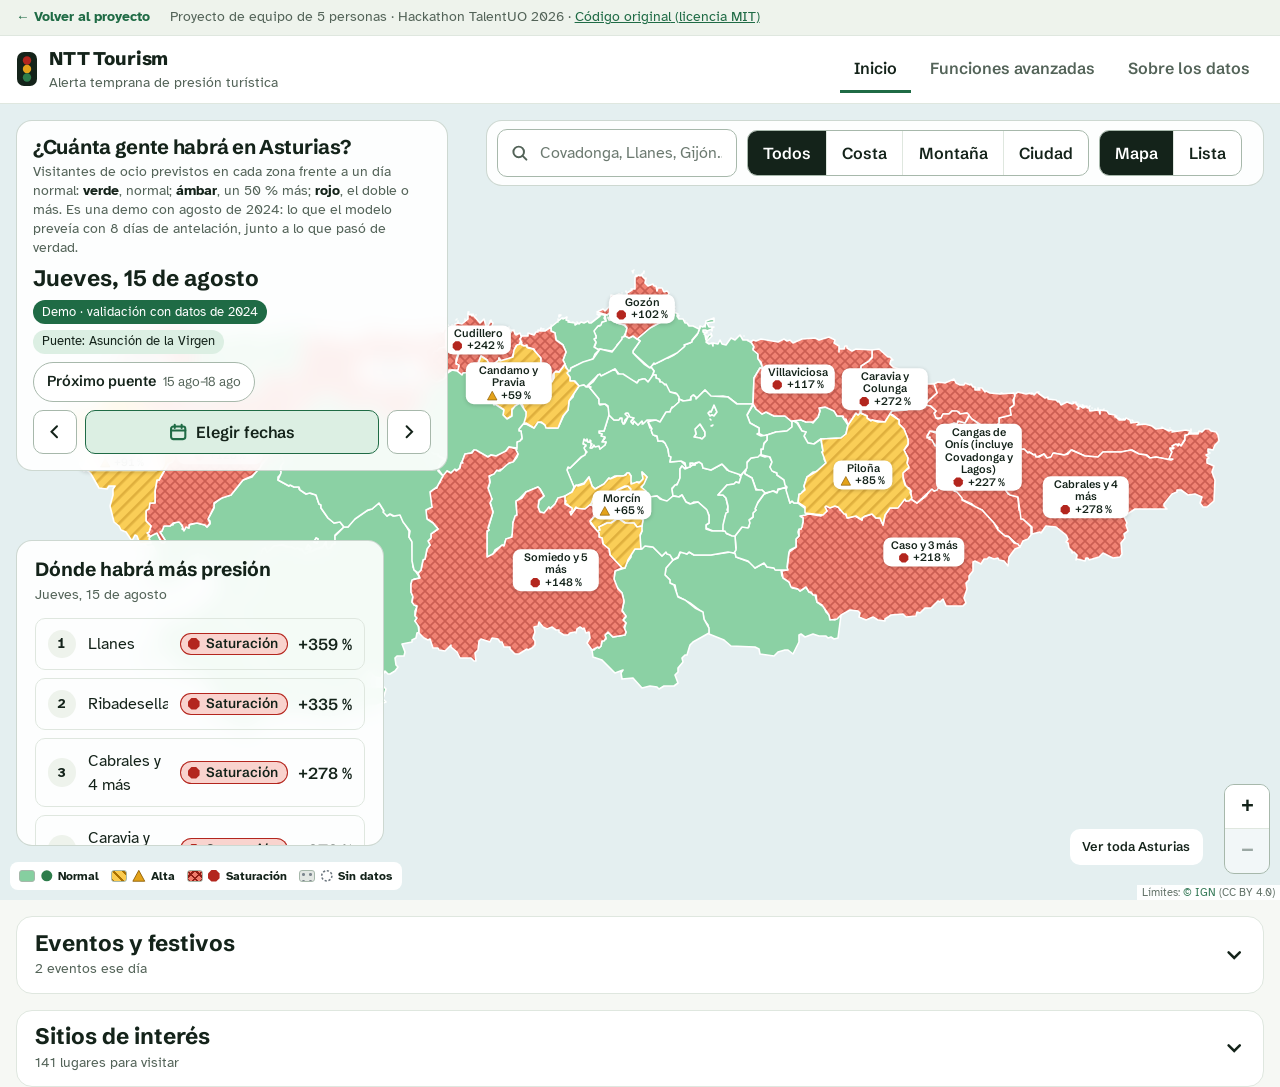
==== commit dd8db38f: "Mapa a pantalla completa con paneles translúcidos (≥ 1061 px) Título, explicación y fecha arriba a l" ====
--- a/demo/index.html
+++ b/demo/index.html
@@ -120,6 +120,7 @@
 
   <!-- ============================ INICIO ============================ -->
   <section role="tabpanel" id="panel-inicio" aria-labelledby="tab-inicio" class="envoltura panel">
+    <div class="flota-info">
     <h1 class="titulo-pagina">¿Cuánta gente habrá en Asturias?</h1>
     <p class="subtitulo-pagina">Visitantes de ocio previstos en cada zona frente a un día normal: <span class="sub-nivel">verde</span>, normal; <span class="sub-nivel">ámbar</span>, un 50&nbsp;% más; <span class="sub-nivel">rojo</span>, el doble o más. Es una demo con agosto de 2024: lo que el modelo preveía con 8 días de antelación, junto a lo que pasó de verdad.</p>
 
@@ -175,6 +176,8 @@
       </div>
     </div>
 
+    </div>
+
     <div class="filtros">
       <div class="buscador">
         <label for="buscar" class="filtro-et">Buscar un lugar</label>
--- a/demo/estilos/estilos.css
+++ b/demo/estilos/estilos.css
@@ -830,3 +830,62 @@
   .subtitulo-pagina { font-size: .92rem; margin-bottom: .75rem; }
   .titulo-pagina { margin-bottom: .25rem; }
 }
+
+/* ==========================================================================
+ * Mapa a pantalla completa con paneles translúcidos (≥ 1061 px)
+ * Título, explicación y fecha (arriba a la izquierda), búsqueda y filtros
+ * (arriba a la derecha), ranking (abajo a la izquierda) y ficha de zona
+ * (a la derecha) flotan sobre el mapa. Los paneles son casi opacos (90 %)
+ * para que el texto se lea sobre cualquier color del mapa; en pantallas
+ * menores, la maquetación apilada de siempre.
+ * ========================================================================== */
+@media (min-width: 1061px) {
+  :root {
+    --panel-fondo: color-mix(in srgb, var(--superficie) 90%, transparent);
+    --panel-borde: color-mix(in srgb, var(--linea-fuerte) 55%, transparent);
+  }
+  #panel-inicio.envoltura { max-width: none; padding: 0; position: relative; }
+  #panel-inicio .mapa { height: calc(100vh - 6.5rem); min-height: 34rem; }
+  #panel-inicio .mapa-marco { border-radius: 0; border: 0; }
+  #panel-inicio .inicio-grid { display: block; }
+  #panel-inicio > .desplegable { margin: 1rem 1rem 0; }
+  #panel-inicio { padding-bottom: 2rem; }
+
+  .flota-info, #panel-inicio .filtros, #panel-inicio .col-lateral > .tarjeta {
+    background: var(--panel-fondo); border: 1px solid var(--panel-borde); border-radius: var(--radio);
+    -webkit-backdrop-filter: blur(10px); backdrop-filter: blur(10px);
+  }
+  .flota-info {
+    position: absolute; z-index: 1100; top: 1rem; left: 1rem; width: min(27rem, calc(100% - 2rem));
+    padding: .85rem 1rem 1rem;
+  }
+  .flota-info .titulo-pagina { font-size: 1.25rem; margin-bottom: .2rem; }
+  .flota-info .subtitulo-pagina { font-size: .85rem; line-height: 1.4; margin-bottom: .6rem; }
+  .flota-info .controles {
+    display: block; padding: 0; border: 0; border-radius: 0; background: none;
+  }
+  .flota-info .fecha-mandos { display: flex; margin-top: .5rem; flex-direction: row; flex-wrap: wrap; align-items: center; gap: .5rem; }
+  .flota-info .chip-btn { min-height: 40px; padding: .3rem .8rem; font-size: .9rem; }
+  .flota-info .fecha-grande { font-size: 1.4rem; }
+  .flota-info .btn-cal { flex: 1 1 8rem; }
+
+  #panel-inicio .filtros {
+    position: absolute; z-index: 1100; top: 1rem; right: 1rem; margin: 0; padding: .5rem .6rem;
+    flex-wrap: nowrap; align-items: center; gap: .6rem;
+  }
+  #panel-inicio .buscador { flex: 0 0 15rem; }
+  #panel-inicio .filtros .filtro-et { position: absolute; width: 1px; height: 1px; overflow: hidden; clip: rect(0 0 0 0); }
+
+  #panel-inicio .col-lateral { position: absolute; z-index: 1000; left: 1rem; bottom: 3.4rem; top: auto; width: min(23rem, calc(100% - 2rem)); }
+  #panel-inicio .col-lateral #ranking { max-height: 34vh; overflow-y: auto; scrollbar-width: thin; }
+  #panel-inicio .col-lateral.con-panel {
+    left: auto; right: 1rem; top: 5.2rem; bottom: 7.8rem; width: min(24rem, 38%); max-height: none; overflow-y: auto;
+    border-radius: var(--radio); background: none; border: 0; box-shadow: none; scrollbar-width: thin;
+  }
+  #panel-inicio .col-lateral.con-panel #panel-zona { border: 1px solid var(--panel-borde); }
+  .mapa .leaflet-top.leaflet-right { top: auto; bottom: 1.6rem; }
+  .mapa .leaflet-top.leaflet-left { top: auto; bottom: 2.2rem; left: auto; right: 4.8rem; }
+  .flota-info .accesos, .flota-info .paso-fecha { width: 100%; }
+  .flota-info .paso-fecha { display: flex; gap: .5rem; }
+  .flota-info .btn-cal { flex: 1 1 auto; max-width: none; }
+}
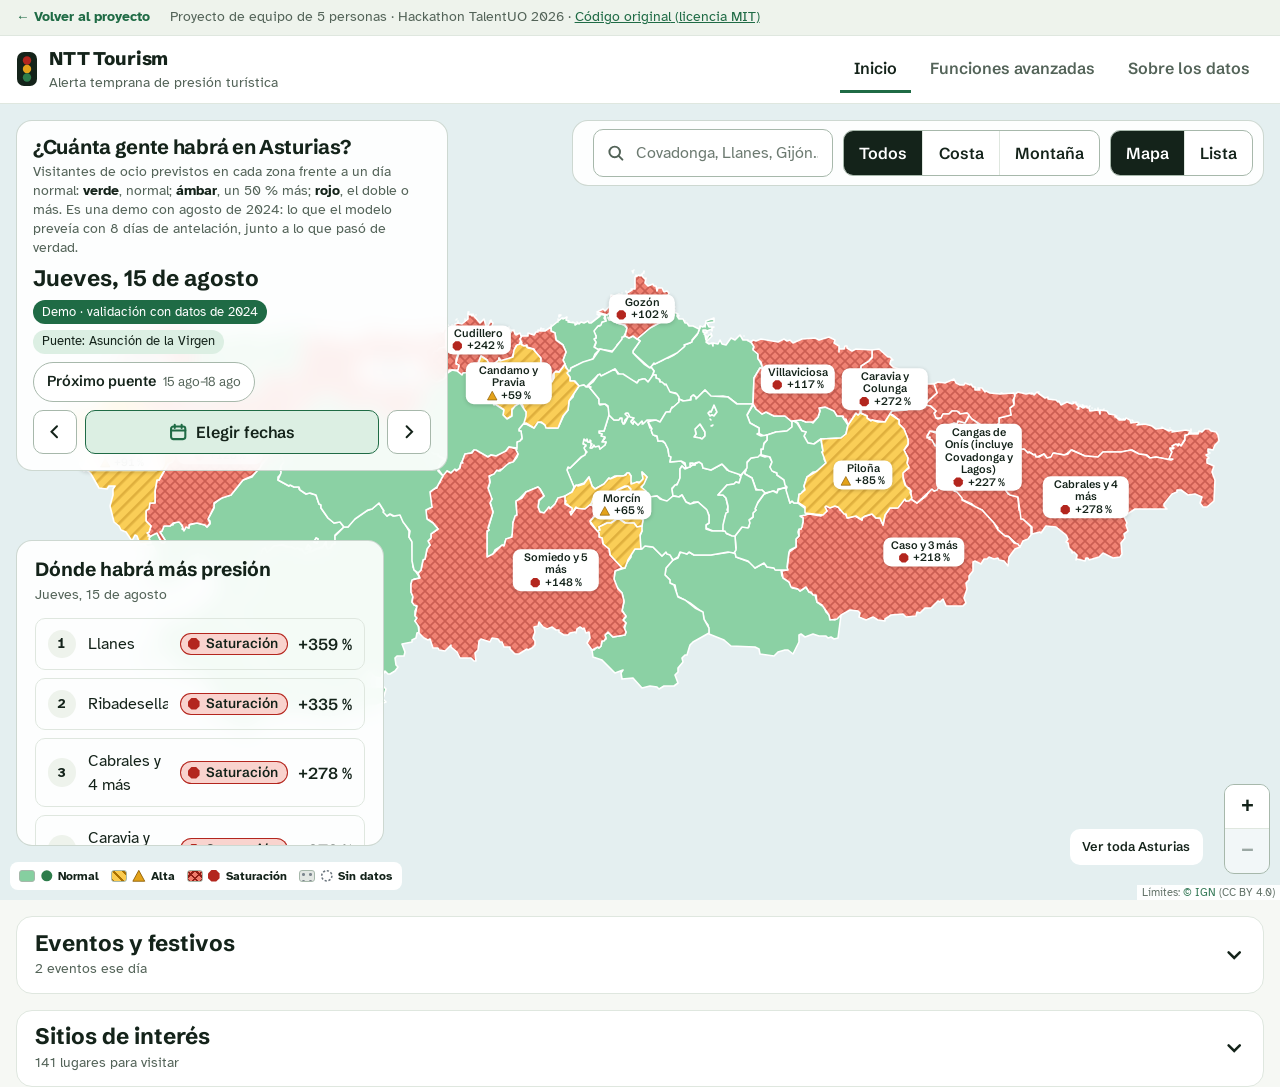
==== commit fd635a86: "Filtros Costa y Montaña por concejo y sin «Ciudad» El tipo de cada concejo salía de su comarca y el " ====
--- a/demo/index.html
+++ b/demo/index.html
@@ -199,9 +199,9 @@
           <label><input type="radio" name="tipo" value="todos" checked><span>Todos</span></label>
           <label><input type="radio" name="tipo" value="costa"><span>Costa</span></label>
           <label><input type="radio" name="tipo" value="montana"><span>Montaña</span></label>
-          <label><input type="radio" name="tipo" value="ciudad"><span>Ciudad</span></label>
         </div>
       </fieldset>
+      <p id="filtro-criterio" class="filtro-criterio" role="status" hidden></p>
       <div class="vista">
         <p class="filtro-et" id="vista-et">Ver como</p>
         <div class="seg-opciones" role="group" aria-labelledby="vista-et">
--- a/demo/estilos/estilos.css
+++ b/demo/estilos/estilos.css
@@ -888,4 +888,22 @@
   .flota-info .accesos, .flota-info .paso-fecha { width: 100%; }
   .flota-info .paso-fecha { display: flex; gap: .5rem; }
   .flota-info .btn-cal { flex: 1 1 auto; max-width: none; }
-}
+
+  /* Vista de lista: la tabla ocupa el hueco a la derecha del panel de título; la ficha, si está abierta,
+     va en una columna fija al lado (el ranking se oculta porque repite la lista) */
+  #panel-inicio:has(#lista-zonas:not([hidden])) .inicio-grid {
+    display: grid; grid-template-columns: minmax(0, 1fr) auto; gap: 1rem; align-items: start;
+    padding: 5.6rem 1rem 0 calc(min(27rem, 100% - 2rem) + 2rem);
+  }
+  #panel-inicio:has(#lista-zonas:not([hidden])) .col-lateral:not(.con-panel) { display: none; }
+  #panel-inicio:has(#lista-zonas:not([hidden])) .col-lateral.con-panel {
+    position: sticky; top: 1rem; right: auto; bottom: auto; width: min(24rem, 30vw); max-height: calc(100vh - 2rem);
+  }
+}
+
+/* Criterio del filtro de tipo (copia de escaparate): visible solo con Costa o Montaña */
+.filtro-criterio { order: 9; flex-basis: 100%; margin: 0; font-size: .9rem; line-height: 1.4; color: var(--tinta-2); }
+@media (min-width: 1061px) {
+  #panel-inicio .filtros { flex-wrap: wrap; justify-content: flex-end; max-width: 46rem; }
+  #panel-inicio .filtro-criterio { text-align: right; }
+}
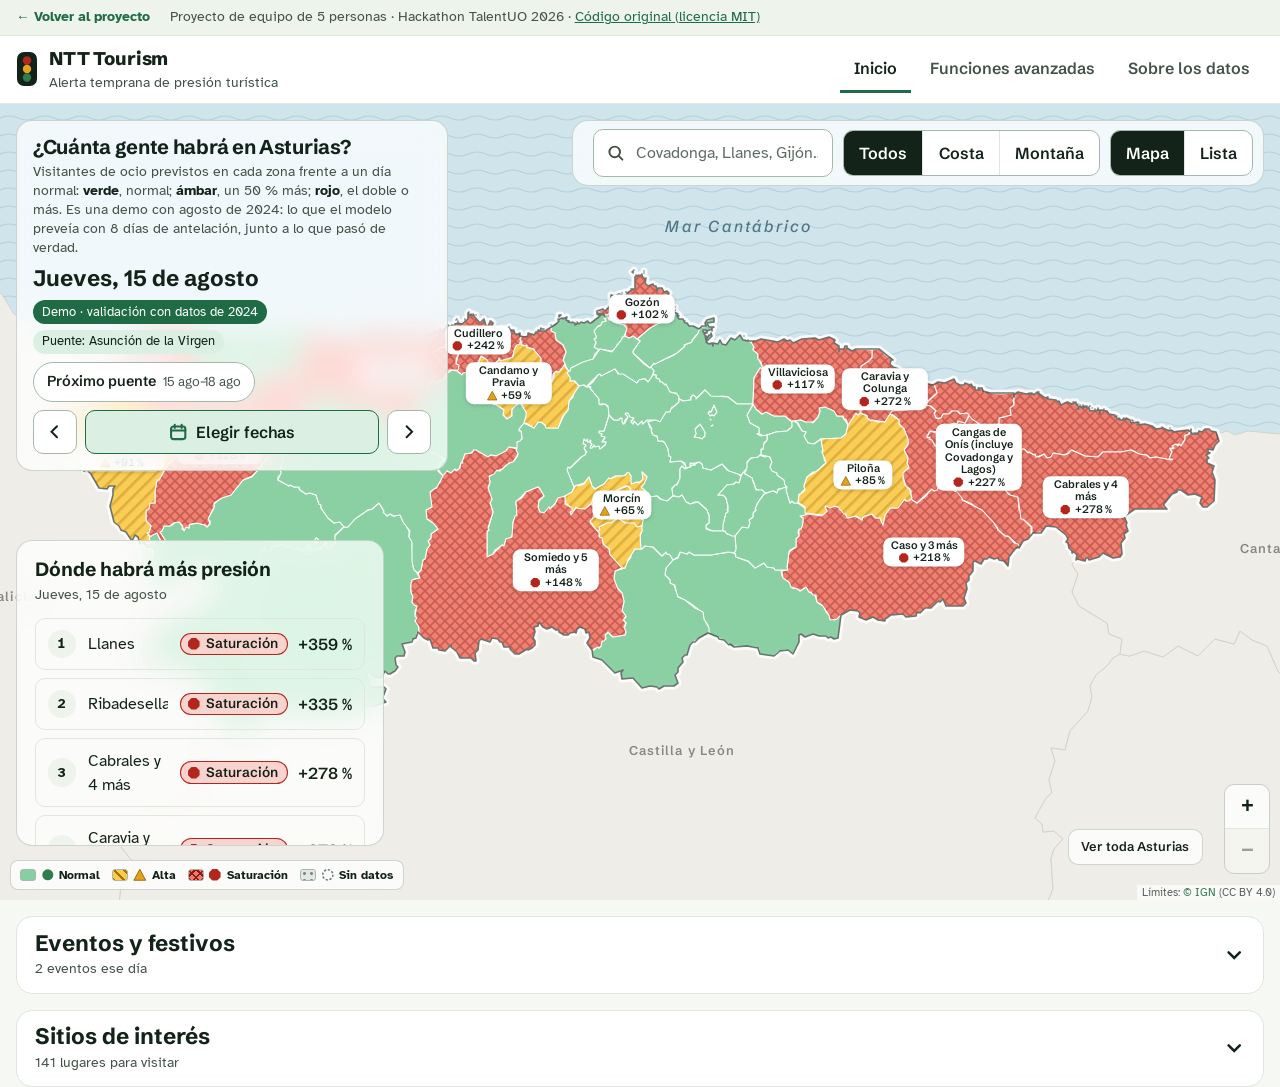
==== commit e542d3e3: "Mapa con mar, tierra vecina y contorno; paneles más translúcidos - Mar con oleaje suave y su nombre;" ====
--- a/demo/index.html
+++ b/demo/index.html
@@ -18,7 +18,7 @@
    Tema claro por defecto; el oscuro solo con data-theme="dark" (ya no sigue al sistema, para que la web no salga oscura sin querer). */
 :root {
   --bg: #F6F8F4; --superficie: #FFFFFF; --superficie-2: #EEF3EC;
-  --tinta: #14231A; --tinta-2: #536358; --linea: #DFE7DF; --linea-fuerte: #A7B8AB;
+  --tinta: #14231A; --tinta-2: #435248; --linea: #DFE7DF; --linea-fuerte: #A7B8AB;
   --acento: #1F6B45; --acento-tinta: #FFFFFF; --acento-suave: #DCEFE3;
   --foco: #1F6B45; --foco-suave: rgba(31, 107, 69, .25);
   --pista: #D5E0D6;
@@ -28,7 +28,8 @@
   --gris: #6A747D; --gris-suave: #E4E7EA;
   --mapa-verde: #86CFA0; --mapa-ambar: #FBCB4E; --mapa-rojo: #F07B6C; --mapa-gris: #E3E7E3;
   --trama-ambar: #A86F00; --trama-rojo: #8E1C14; --trama-gris: #7D868E;
-  --mapa-borde: #FFFFFF; --mar: #E4EFF0;
+  --mapa-borde: #FFFFFF; --mar: #CFE4EB; --mar-ola: #B4D2DD; --mar-texto: #4F7584;
+  --tierra: #EEEDE7; --tierra-borde: #D6D3C8; --tierra-texto: #8A877D; --costa-halo: #FFFFFF; --contorno-asturias: #2F3B36;
   --aviso-bg: #FFF4D6; --aviso-borde: #E3B13E; --raya-clara: rgba(255, 255, 255, .4);
   --sombra: none; /* Copia de escaparate: sin sombras decorativas */
   --f-titulo: 'Schibsted Grotesk', 'Segoe UI', 'Helvetica Neue', Arial, sans-serif;
@@ -55,7 +56,8 @@
   --gris: #97A2AC; --gris-suave: #262F37;
   --mapa-verde: #235A3A; --mapa-ambar: #6A5014; --mapa-rojo: #6E2B24; --mapa-gris: #2B343C;
   --trama-ambar: #E8B54C; --trama-rojo: #FF9184; --trama-gris: #6C7782;
-  --mapa-borde: #0D141A; --mar: #1D2934;
+  --mapa-borde: #0D141A; --mar: #15212B; --mar-ola: #1E3240; --mar-texto: #7FA3B3;
+  --tierra: #232A30; --tierra-borde: #323B43; --tierra-texto: #7D8790; --costa-halo: #0D141A; --contorno-asturias: #C9D3CE;
   --aviso-bg: #2E2610; --aviso-borde: #8C6A1E; --raya-clara: rgba(255, 255, 255, .18);
   --sombra: none;
   --g-real: #d95926; --g-prev: #3987e5;
@@ -223,6 +225,7 @@
           <defs>
             <pattern id="relleno-ambar" width="9" height="9" patternUnits="userSpaceOnUse" patternTransform="rotate(45)"><rect width="9" height="9" class="p-ambar"/><rect width="2.6" height="9" class="t-ambar"/></pattern>
             <pattern id="relleno-rojo" width="10" height="10" patternUnits="userSpaceOnUse"><rect width="10" height="10" class="p-rojo"/><path d="M0 0 10 10M10 0 0 10" class="t-rojo"/></pattern>
+            <pattern id="trama-agua" width="36" height="18" patternUnits="userSpaceOnUse"><rect width="36" height="18" class="p-agua"/><path d="M0 12 Q9 8 18 12 T36 12" class="t-agua"/></pattern>
             <pattern id="relleno-gris" width="10" height="10" patternUnits="userSpaceOnUse"><rect width="10" height="10" class="p-gris"/><circle cx="5" cy="5" r="1.4" class="t-gris"/></pattern>
           </defs>
         </svg>
@@ -316,6 +319,7 @@
 <script src="vendor/leaflet/leaflet.js"></script>
 <script src="vendor/topojson-client.min.js"></script>
 <script src="interfaz/geo-asturias.js"></script>
+<script src="interfaz/geo-entorno.js"></script>
 <!-- Interfaz -->
 <script src="interfaz/mapa.js"></script>
 <!-- Pestañas Funciones avanzadas y Sobre los datos (antes de app.js, que las monta) -->
--- a/demo/estilos/estilos.css
+++ b/demo/estilos/estilos.css
@@ -841,7 +841,7 @@
  * ========================================================================== */
 @media (min-width: 1061px) {
   :root {
-    --panel-fondo: color-mix(in srgb, var(--superficie) 90%, transparent);
+    --panel-fondo: color-mix(in srgb, var(--superficie) 75%, transparent);
     --panel-borde: color-mix(in srgb, var(--linea-fuerte) 55%, transparent);
   }
   #panel-inicio.envoltura { max-width: none; padding: 0; position: relative; }
@@ -853,7 +853,7 @@
 
   .flota-info, #panel-inicio .filtros, #panel-inicio .col-lateral > .tarjeta {
     background: var(--panel-fondo); border: 1px solid var(--panel-borde); border-radius: var(--radio);
-    -webkit-backdrop-filter: blur(10px); backdrop-filter: blur(10px);
+    -webkit-backdrop-filter: blur(14px) saturate(1.3); backdrop-filter: blur(14px) saturate(1.3);
   }
   .flota-info {
     position: absolute; z-index: 1100; top: 1rem; left: 1rem; width: min(27rem, calc(100% - 2rem));
@@ -883,6 +883,12 @@
     border-radius: var(--radio); background: none; border: 0; box-shadow: none; scrollbar-width: thin;
   }
   #panel-inicio .col-lateral.con-panel #panel-zona { border: 1px solid var(--panel-borde); }
+  /* Todo lo que flota sobre el mapa es translúcido, con el mismo fondo legible */
+  #panel-inicio .leyenda-mini, #panel-inicio .mapa-todo, #panel-inicio .mapa .leaflet-bar a, #panel-inicio .mapa .leaflet-control-attribution {
+    background: var(--panel-fondo); -webkit-backdrop-filter: blur(14px) saturate(1.3); backdrop-filter: blur(14px) saturate(1.3);
+  }
+  #panel-inicio .leyenda-mini, #panel-inicio .mapa-todo { border: 1px solid var(--panel-borde); }
+  #panel-inicio .mapa .leaflet-bar { border-color: var(--panel-borde); }
   .mapa .leaflet-top.leaflet-right { top: auto; bottom: 1.6rem; }
   .mapa .leaflet-top.leaflet-left { top: auto; bottom: 2.2rem; left: auto; right: 4.8rem; }
   .flota-info .accesos, .flota-info .paso-fecha { width: 100%; }
@@ -907,3 +913,22 @@
   #panel-inicio .filtros { flex-wrap: wrap; justify-content: flex-end; max-width: 46rem; }
   #panel-inicio .filtro-criterio { text-align: right; }
 }
+
+/* Mapa: mar, tierra vecina, contorno y estados de los concejos (copia de escaparate) */
+.mapa { background: var(--mar); }
+.mar-agua { fill: url(#trama-agua); fill-opacity: 1; }
+.p-agua { fill: var(--mar); }
+.t-agua { fill: none; stroke: var(--mar-ola); stroke-width: 1.2; stroke-linecap: round; }
+.tierra-vecina { fill: var(--tierra); fill-opacity: 1; stroke: var(--tierra-borde); stroke-width: 1; stroke-linejoin: round; }
+.halo-asturias { fill: none; stroke: var(--costa-halo); stroke-width: 7; stroke-opacity: .85; stroke-linejoin: round; }
+.contorno-asturias { fill: none; stroke: var(--contorno-asturias); stroke-width: 1.6; stroke-opacity: .7; stroke-linejoin: round; }
+.nombre-geo span {
+  display: block; transform: translate(-50%, -50%); white-space: nowrap;
+  font: 600 .8rem/1 var(--f-titulo); letter-spacing: .08em; color: var(--tierra-texto);
+}
+.nombre-geo.nombre-mar span { font-size: 1rem; font-style: italic; font-weight: 500; letter-spacing: .14em; color: var(--mar-texto); }
+.area { stroke-width: 1.1; stroke-opacity: .95; transition: fill-opacity .2s ease, filter .2s ease; }
+.area:hover { filter: brightness(1.05) saturate(1.08); }
+.resalte-hover { stroke: var(--tinta); stroke-width: 2.4; stroke-dasharray: none; stroke-opacity: .8; }
+.resalte-sel { stroke: var(--tinta); stroke-width: 3.5; filter: drop-shadow(0 0 3px var(--superficie)) drop-shadow(0 0 1px var(--superficie)); }
+.contorno-zona { stroke-opacity: .38; }
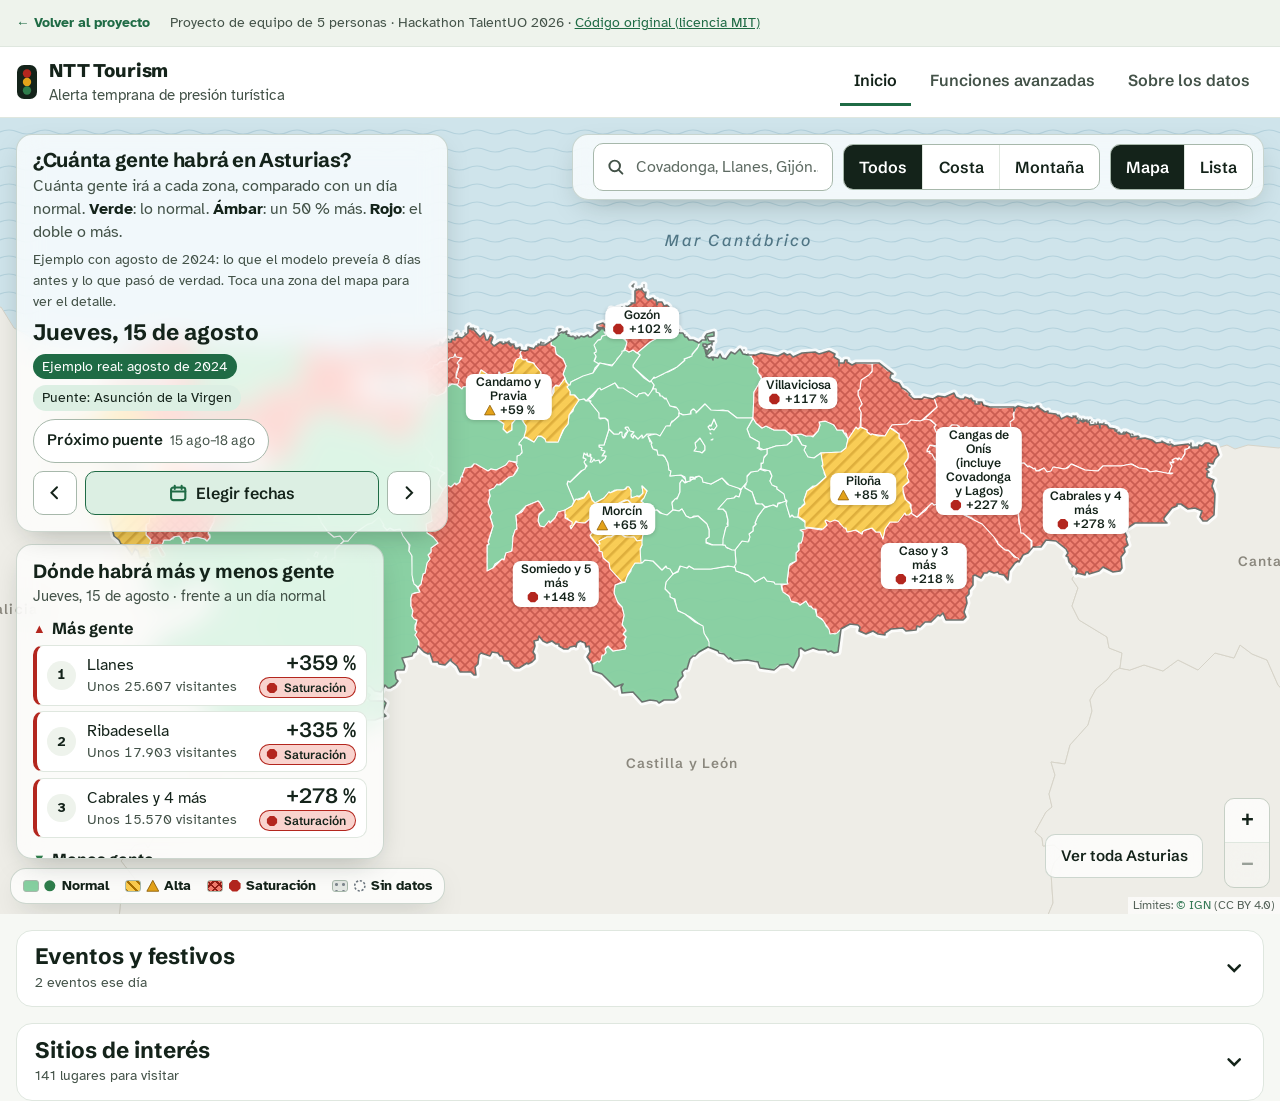
==== commit 5a6912d9: "Legibilidad para cualquiera: textos y controles más grandes, lenguaje claro - Ningún texto de los pa" ====
--- a/demo/index.html
+++ b/demo/index.html
@@ -124,7 +124,8 @@
   <section role="tabpanel" id="panel-inicio" aria-labelledby="tab-inicio" class="envoltura panel">
     <div class="flota-info">
     <h1 class="titulo-pagina">¿Cuánta gente habrá en Asturias?</h1>
-    <p class="subtitulo-pagina">Visitantes de ocio previstos en cada zona frente a un día normal: <span class="sub-nivel">verde</span>, normal; <span class="sub-nivel">ámbar</span>, un 50&nbsp;% más; <span class="sub-nivel">rojo</span>, el doble o más. Es una demo con agosto de 2024: lo que el modelo preveía con 8 días de antelación, junto a lo que pasó de verdad.</p>
+    <p class="subtitulo-pagina">Cuánta gente irá a cada zona, comparado con un día normal. <span class="sub-nivel">Verde</span>: lo normal. <span class="sub-nivel">Ámbar</span>: un 50&nbsp;% más. <span class="sub-nivel">Rojo</span>: el doble o más.</p>
+    <p class="subtitulo-pagina subtitulo-2">Ejemplo con agosto de 2024: lo que el modelo preveía 8 días antes y lo que pasó de verdad. Toca una zona del mapa para ver el detalle.</p>
 
     <div class="controles">
       <div class="fecha-bloque">
--- a/demo/estilos/estilos.css
+++ b/demo/estilos/estilos.css
@@ -932,3 +932,78 @@
 .resalte-hover { stroke: var(--tinta); stroke-width: 2.4; stroke-dasharray: none; stroke-opacity: .8; }
 .resalte-sel { stroke: var(--tinta); stroke-width: 3.5; filter: drop-shadow(0 0 3px var(--superficie)) drop-shadow(0 0 1px var(--superficie)); }
 .contorno-zona { stroke-opacity: .38; }
+
+/* Top 3 con más y con menos gente (copia de escaparate) */
+.rk-grupo { display: flex; align-items: center; gap: .4rem; margin: .7rem 0 0; font: 700 1rem/1.2 var(--f-titulo); }
+.rk-grupo span { font-size: .8rem; }
+.rk-grupo-mas span { color: var(--rojo); }
+.rk-grupo-menos span { color: var(--verde); }
+#ranking .ranking { grid-template-columns: 1fr; gap: .35rem; margin-top: .4rem; }
+#ranking .rk { grid-template-columns: auto minmax(0, 1fr) auto; padding: .4rem .65rem; min-height: 52px; background: var(--superficie); border-left-width: 4px; }
+#ranking .rk-rojo { border-left-color: var(--rojo); }
+#ranking .rk-ambar { border-left-color: var(--ambar); }
+#ranking .rk-verde { border-left-color: var(--verde); }
+.rk-texto { display: grid; min-width: 0; }
+.rk-visit { font-size: .85rem; color: var(--tinta-2); font-variant-numeric: tabular-nums; }
+#ranking .rk-dato { flex-direction: column; align-items: flex-end; gap: .15rem; }
+#ranking .rk-pct { font-size: 1.3rem; line-height: 1.1; min-width: 0; }
+#ranking .rk-dato .pill { font-size: .75rem; }
+.rk-nota { margin-top: .7rem; font-size: .85rem; color: var(--tinta-2); }
+@media (min-width: 1061px) {
+  #panel-inicio .col-lateral #ranking { max-height: calc(100vh - 32.5rem); min-height: 0; padding: .9rem 1rem 1rem; }
+}
+
+/* Ficha compacta (copia de escaparate): mejor día en una tarjeta baja y secciones plegadas con resumen */
+#panel-zona .mm-grid { grid-template-columns: minmax(0, 1fr); margin-top: .4rem; }
+#panel-zona .mm { display: grid; grid-template-columns: minmax(0, 1fr) auto; align-items: center; gap: .2rem .6rem; padding: .6rem .75rem; }
+#panel-zona .mm > .eyebrow, #panel-zona .mm > .mm-nota { grid-column: 1 / -1; }
+#panel-zona .mm > .mm-nota + .mm-nota { display: none; }
+#panel-zona .mm > .btn-mini { grid-column: 2; grid-row: 2 / span 2; align-self: center; }
+#panel-zona .mm > p:has(.pill) { grid-column: 1; }
+.pz-plegable > summary { flex-wrap: wrap; row-gap: 0; }
+.pz-resumen { order: 3; flex-basis: 100%; font-size: .9rem; color: var(--tinta-2); padding-bottom: .35rem; }
+@media (min-width: 1061px) {
+  /* Ficha flotante más alta (hasta abajo) y más densa; los mandos del mapa se apartan a su izquierda */
+  #panel-inicio .col-lateral.con-panel { bottom: 1rem; }
+  #panel-inicio:has(.col-lateral.con-panel) .mapa .leaflet-top.leaflet-right { right: calc(min(24rem, 38%) + 1.5rem); }
+  #panel-inicio:has(.col-lateral.con-panel) .mapa .leaflet-top.leaflet-left { right: calc(min(24rem, 38%) + 5.3rem); }
+  #panel-inicio:has(.col-lateral.con-panel) .mapa .leaflet-bottom.leaflet-right { right: calc(min(24rem, 38%) + 1.5rem); }
+  #panel-zona .pz-estado { margin-top: .4rem; padding: .65rem .8rem; }
+  #panel-zona .pz-estado .detalles { margin-top: .2rem; }
+  #panel-zona .pz-sec { margin-top: .8rem; padding-top: .7rem; }
+  #panel-zona .pz-nota-lugar { padding: .5rem .7rem; }
+}
+
+/* Legibilidad para cualquiera (copia de escaparate): textos más grandes, controles más grandes y paneles que se separan del mapa */
+.subtitulo-2 { color: var(--tinta-2); }
+.eyebrow { font-size: .85rem; }
+.ayuda, .filtro-et, .marca-sub, .ps-concejo, .pz-fecha, .pz-ayuda, .alt-dist, .ev-meta, .ev-asis, .sc-concejo, .g-nota, .rg-pico, .tip-cifra, .tip-acc { font-size: .95rem; }
+.pz-concejos, .lat-ayuda, .rp-ley, .pz-fiab, .lat-sub { font-size: .95rem; }
+.tip-sub, .mm-nota, .met-et, .ss-concejo, .pz-nota, .dc-leyenda, .ps-nota, .umbral-escala, .marcas-ayuda, .cal-tabla th, .tabla thead th { font-size: .88rem; }
+.etq { font-size: .88rem; }
+.pill { font-size: .9rem; }
+.et-mapa { font-size: .76rem; }
+.dc-et { font-size: .8rem; }
+.leyenda-mini { font-size: .9rem; gap: .3rem 1rem; padding: .4rem .75rem; }
+.mapa-todo { font-size: .95rem; min-height: 44px; padding: .4rem .9rem; }
+.mapa .leaflet-control-attribution { font-size: .75rem; }
+.pz-delta { font-size: 1.3rem; }
+@media (min-width: 1061px) {
+  .flota-info .subtitulo-pagina { font-size: .98rem; line-height: 1.45; margin-bottom: .35rem; }
+  .flota-info .subtitulo-2 { font-size: .9rem; margin-bottom: .5rem; }
+  .flota-info .chip-btn { min-height: 44px; font-size: .95rem; }
+  .flota-info, #panel-inicio .filtros, #panel-inicio .col-lateral > .tarjeta, #panel-inicio .leyenda-mini {
+    box-shadow: 0 10px 30px -12px color-mix(in srgb, var(--tinta) 35%, transparent);
+    border-radius: 16px;
+  }
+}
+@media (max-width: 720px) {
+  .leyenda-mini { font-size: .8rem; }
+  .mapa-todo { font-size: .85rem; }
+}
+@media (min-width: 1061px) {
+  #panel-inicio .col-lateral:not(.con-panel) { max-height: calc(100% - var(--flota-fin, 32rem) - 4.2rem); display: flex; flex-direction: column; }
+  #panel-inicio .col-lateral:not(.con-panel) #ranking { max-height: none; min-height: 0; flex: 1 1 auto; overflow-y: auto; }
+}
+.banda-equipo a { display: inline-block; padding-block: .35rem; }
+.nombre-geo span { font-size: .85rem; }
